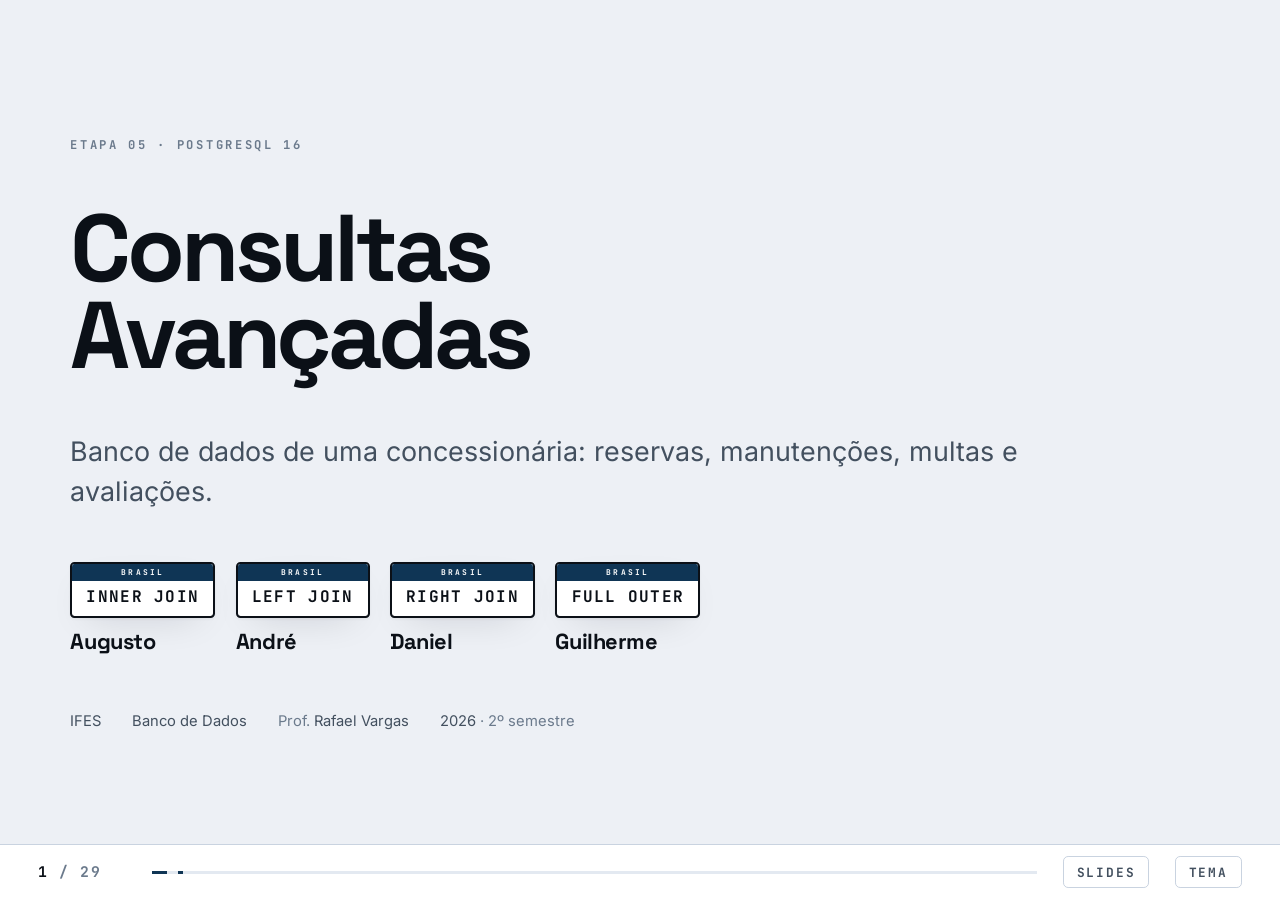
==== index.html @ 4d61ee40 "Entrega 2: os quatro blocos dos integrantes, e textos reescritos Deck passa de 9 para 29 slides. Cad" ====
<!doctype html>
<html lang="pt-BR">
<head>
<meta charset="utf-8">
<meta name="viewport" content="width=device-width, initial-scale=1">
<title>Consultas Avançadas · Concessionária</title>
<meta name="description" content="Etapa 05 — Consultas Avançadas sobre o banco de dados de uma concessionária. IFES · Banco de Dados · Prof. Rafael Vargas.">
<link rel="icon" href="data:image/svg+xml,<svg xmlns='http://www.w3.org/2000/svg' viewBox='0 0 100 100'><text y='.9em' font-size='90'>🚗</text></svg>">
<link rel="stylesheet" href="assets/fontes.css">
<link rel="stylesheet" href="styles/deck.css">
</head>
<body>

<div class="stage">

<!-- ═══════════════ 01 · CAPA ═══════════════ -->
<section class="slide center on" id="capa" data-titulo="Capa" style="gap:4rem">
  <span class="eyebrow">Etapa 05 · PostgreSQL 16</span>
  <h1>Consultas<br>Avançadas</h1>
  <p class="lede wide" style="font-size:2.1rem">
    Banco de dados de uma concessionária: reservas, manutenções, multas e avaliações.</p>

  <div class="crew">
    <div class="mem"><div class="plate"><b>BRASIL</b><span>INNER JOIN</span></div><div class="who">Augusto</div></div>
    <div class="mem"><div class="plate"><b>BRASIL</b><span>LEFT JOIN</span></div><div class="who">André</div></div>
    <div class="mem"><div class="plate"><b>BRASIL</b><span>RIGHT JOIN</span></div><div class="who">Daniel</div></div>
    <div class="mem"><div class="plate"><b>BRASIL</b><span>FULL OUTER</span></div><div class="who">Guilherme</div></div>
  </div>

  <div class="credits">
    <span><b>IFES</b></span><span><b>Banco de Dados</b></span>
    <span>Prof. <b>Rafael Vargas</b></span><span><b>2026</b> · 2º semestre</span>
  </div>
</section>

<!-- ═══════════════ 02 · O ESTABELECIMENTO ═══════════════ -->
<section class="slide center" id="contexto" data-titulo="O estabelecimento" style="gap:3rem">
  <span class="eyebrow">Contextualização</span>
  <h2>O estabelecimento</h2>
  <p class="lede wide" style="font-size:1.9rem">
    A concessionária registra quatro eventos no banco: a <b>reserva</b> do veículo,
    a <b>manutenção</b> da frota, as <b>multas</b> cometidas durante o período de posse
    e a <b>avaliação</b> deixada pelo cliente.</p>

  <div class="chips">
    <div class="chip" style="--ac:var(--full)"><span class="k">Reserva</span><span class="v">20</span><span class="n">registros</span></div>
    <div class="chip" style="--ac:var(--left)"><span class="k">Manutenção</span><span class="v">13</span><span class="n">registros</span></div>
    <div class="chip" style="--ac:var(--inner)"><span class="k">Multa</span><span class="v">10</span><span class="n">registros</span></div>
    <div class="chip" style="--ac:var(--right)"><span class="k">Avaliação</span><span class="v">12</span><span class="n">registros</span></div>
  </div>
</section>

<!-- ═══════════════ 03 · AS ETAPAS ═══════════════ -->
<section class="slide center" id="trilha" data-titulo="As etapas do trabalho" style="gap:3rem">
  <span class="eyebrow">Onde estamos</span>
  <h2>As etapas do trabalho</h2>
  <div class="track">
    <div class="step done"><span class="sn">ETAPA 02</span><span class="st">Modelo Conceitual</span>
      <span class="sd">Entidades, relacionamentos e cardinalidades no ER.</span></div>
    <div class="step done"><span class="sn">ETAPA 03</span><span class="st">Modelo Lógico</span>
      <span class="sd">Tabelas, chaves primárias e estrangeiras.</span></div>
    <div class="step done"><span class="sn">ETAPA 04</span><span class="st">Implementação SQL</span>
      <span class="sd">DDL e DML no PostgreSQL.</span></div>
    <div class="step now"><span class="sn">ETAPA 05</span><span class="st">Consultas Avançadas</span>
      <span class="sd">Quatro consultas analíticas, uma por integrante.</span></div>
  </div>
</section>

<!-- ═══════════════ 04 · MODELO LÓGICO ═══════════════ -->
<section class="slide" id="modelo" data-titulo="Modelo lógico">
  <div class="top">
    <div><span class="eyebrow">Modelo Lógico · Etapa 03</span><h2>Modelo lógico</h2></div>
    <div class="plate"><b>CLIQUE</b><span>NAS TABELAS</span></div>
  </div>
  <div class="cols c-diag">
    <div class="diagram" id="diagrama-estrutura"></div>
    <div class="fields" id="campos-tabela"></div>
  </div>
</section>

<!-- ═══════════════ 05 · DIVISÃO DO GRUPO ═══════════════ -->
<section class="slide" id="donos" data-titulo="Divisão do grupo">
  <div class="top"><div><span class="eyebrow">Responsabilidades</span><h2>Divisão do grupo</h2></div></div>
  <div class="diagram" id="diagrama-donos" style="flex:1"></div>
  <div class="crew" style="gap:2.4rem">
    <div class="mem"><span class="eyebrow" style="color:var(--inner)">Multa · INNER JOIN · COUNT</span><span class="who">Augusto</span></div>
    <div class="mem"><span class="eyebrow" style="color:var(--left)">Manutenção · LEFT JOIN · SUM</span><span class="who">André</span></div>
    <div class="mem"><span class="eyebrow" style="color:var(--right)">Avaliação · RIGHT JOIN · AVG</span><span class="who">Daniel</span></div>
    <div class="mem"><span class="eyebrow" style="color:var(--full)">Reserva · FULL OUTER · MAX e MIN</span><span class="who">Guilherme</span></div>
  </div>
</section>

<!-- ═══════════════ 06 · POR QUE USAR JOIN ═══════════════ -->
<section class="slide" id="por-que-join" data-titulo="Por que usar JOIN">
  <div class="top"><div><span class="eyebrow">Fundamentação</span><h2>Por que usar JOIN</h2></div></div>
  <div class="cols c-2">
    <div class="tbox">
      <div class="cap"><span>Multa</span><span>tem o valor</span></div>
      <div class="tscroll"><table>
        <thead><tr><th>id</th><th>valor</th><th>fk_Reserva_id</th></tr></thead>
        <tbody>
          <tr><td class="num">1</td><td class="num">293</td><td class="num">2</td></tr>
          <tr><td class="num">2</td><td class="num">195</td><td class="num">4</td></tr>
          <tr><td class="num">3</td><td class="num">880</td><td class="num">12</td></tr>
        </tbody></table></div>
    </div>
    <div class="tbox">
      <div class="cap"><span>Cliente</span><span>tem o nome</span></div>
      <div class="tscroll"><table>
        <thead><tr><th>cpf</th><th>nome</th></tr></thead>
        <tbody>
          <tr><td class="num">22233344455</td><td>Carlos Eduardo Lima</td></tr>
          <tr><td class="num">66677788899</td><td>Gabriel Fonseca</td></tr>
          <tr><td class="num">11122233344</td><td>Ana Beatriz Moraes</td></tr>
        </tbody></table></div>
    </div>
  </div>
  <p class="lede wide" style="font-size:1.8rem">
    A tabela <b>Multa</b> guarda o valor, mas não o nome. A tabela <b>Cliente</b> guarda o
    nome, mas não as multas. Para responder quem são os clientes reincidentes é preciso
    ler as duas ao mesmo tempo — é o que o JOIN faz.</p>
</section>

<!-- ═══════════════ 07 · OS QUATRO TIPOS ═══════════════ -->
<section class="slide" id="juncoes" data-titulo="Os quatro tipos de junção">
  <div class="top">
    <div><span class="eyebrow">Fundamentação</span><h2>Os quatro tipos de junção</h2></div>
    <div class="plate"><b>AO VIVO</b><span id="juncao-placa">LEFT JOIN</span></div>
  </div>
  <div class="picker" id="picker-juncao">
    <button class="pick p-inner" data-j="inner" aria-pressed="false">INNER</button>
    <button class="pick p-left"  data-j="left"  aria-pressed="true">LEFT</button>
    <button class="pick p-right" data-j="right" aria-pressed="false">RIGHT</button>
    <button class="pick p-full"  data-j="full"  aria-pressed="false">FULL OUTER</button>
  </div>
  <div class="cols c-res">
    <div class="tbox">
      <div class="cap"><span>Veiculo ⋈ Reserva</span><span id="juncao-cap">4 linhas</span></div>
      <div class="tscroll"><table id="t-juncao"></table></div>
    </div>
    <div style="display:flex; flex-direction:column; gap:1.6rem; min-width:0">
      <div class="big" id="juncao-n" style="font-size:9rem">4</div>
      <p class="lede" id="juncao-txt" style="font-size:1.7rem"></p>
    </div>
  </div>
</section>

<!-- ═══════════════ 08 · GROUP BY ═══════════════ -->
<section class="slide" id="group-by" data-titulo="GROUP BY">
  <div class="top"><div><span class="eyebrow">Fundamentação</span><h2>GROUP BY</h2></div></div>
  <div class="cols c-2">
    <div class="tbox"><div class="cap"><span>Antes</span><span>6 linhas</span></div>
      <div class="tscroll"><table id="t-multas-cru"></table></div></div>
    <div class="tbox"><div class="cap"><span>Depois · GROUP BY cliente</span><span>3 grupos</span></div>
      <div class="tscroll"><table id="t-multas-agrupado"></table></div></div>
  </div>
  <p class="lede wide" style="font-size:1.8rem">
    As três multas de Carlos viraram uma linha. O <code>GROUP BY</code> reduz várias linhas
    a um grupo, e as funções de agregação calculam um valor para cada grupo.</p>
</section>

<!-- ═══════════════ 09 · WHERE E HAVING ═══════════════ -->
<section class="slide center" id="having" data-titulo="WHERE e HAVING" style="gap:3rem">
  <span class="eyebrow">Fundamentação</span>
  <h2>WHERE e HAVING</h2>
  <div class="track">
    <div class="step now" style="--brand:var(--ink-3); opacity:1">
      <span class="sn">1 · FROM + JOIN</span><span class="st">As linhas</span>
      <span class="sd">As tabelas se encontram. Ainda é tudo linha solta.</span></div>
    <div class="step now" style="--brand:var(--inner); opacity:1">
      <span class="sn">2 · WHERE</span><span class="st">Filtra linhas</span>
      <span class="sd">Age antes do agrupamento. Aqui COUNT e SUM ainda não existem.</span></div>
    <div class="step now" style="--brand:var(--ink-3); opacity:1">
      <span class="sn">3 · GROUP BY</span><span class="st">Forma os grupos</span>
      <span class="sd">As funções de agregação são calculadas.</span></div>
    <div class="step now" style="--brand:var(--full); opacity:1">
      <span class="sn">4 · HAVING</span><span class="st">Filtra grupos</span>
      <span class="sd">Age depois. É onde cabe <code>COUNT(*) >= 2</code>.</span></div>
  </div>
  <p class="lede wide" style="font-size:1.8rem">
    <code>WHERE COUNT(*) >= 2</code> dá erro porque, na hora em que o WHERE roda,
    o COUNT ainda não foi calculado.</p>
</section>

<!-- ╔═══════════════════════════════════════════════════════════════╗
     ║  AUGUSTO · MULTA · INNER JOIN · COUNT      slides 10 a 14      ║
     ╚═══════════════════════════════════════════════════════════════╝ -->

<section class="slide center" id="aug-pergunta" data-titulo="Augusto · Pergunta"
         data-dono="inner" data-quem="Augusto" style="--ac:var(--inner); gap:3.4rem">
  <div class="top">
    <div><span class="eyebrow" style="color:var(--inner)">Augusto · Evento Multa</span></div>
    <div class="plate"><b>BRASIL</b><span>INNER JOIN</span></div>
  </div>
  <span class="eyebrow">Pergunta de negócio</span>
  <p class="ask">Quais clientes acumulam <em>duas ou mais multas</em>?</p>
  <span class="eyebrow">Função de agregação · COUNT</span>
</section>

<section class="slide" id="aug-dados" data-titulo="Augusto · Dados originais"
         data-dono="inner" data-quem="Augusto" style="--ac:var(--inner)">
  <div class="top">
    <div><span class="eyebrow" style="color:var(--inner)">Augusto · Dados originais</span>
      <h2>Três tabelas</h2></div>
    <div class="plate"><b>BRASIL</b><span>INNER JOIN</span></div>
  </div>
  <div class="cols c-3">
    <div class="tbox"><div class="cap"><span>Multa</span><span>10 linhas</span></div>
      <div class="tscroll"><table id="t-aug-multa"></table></div></div>
    <div class="tbox"><div class="cap"><span>Reserva</span><span>20 linhas</span></div>
      <div class="tscroll"><table id="t-aug-reserva"></table></div></div>
    <div class="tbox"><div class="cap"><span>Cliente</span><span>12 linhas</span></div>
      <div class="tscroll"><table id="t-aug-cliente"></table></div></div>
  </div>
  <p class="lede wide" style="font-size:1.7rem">
    A multa não guarda o CPF. <b>Reserva é a ponte</b>: liga cada multa ao cliente que
    estava com o carro.</p>
</section>

<section class="slide" id="aug-sql" data-titulo="Augusto · A consulta" data-steps="6"
         data-dono="inner" data-quem="Augusto" style="--ac:var(--inner); --ac-t:var(--inner-t)">
  <div class="top">
    <div><span class="eyebrow" style="color:var(--inner)">Augusto · A consulta</span></div>
    <div class="plate"><b>BRASIL</b><span>INNER JOIN</span></div>
  </div>
  <div class="cols c-sql">
    <div class="sql">
<div class="cl" data-s="1"><span class="kw">SELECT</span> c.nome, c.contato,
       <span class="kw">COUNT</span>(m.id)          <span class="kw">AS</span> total_multas,
       <span class="kw">COUNT</span>(<span class="kw">DISTINCT</span> r.id) <span class="kw">AS</span> reservas</div><div class="cl" data-s="2"><span class="kw">FROM</span> Multa m</div><div class="cl" data-s="3"><span class="kw">INNER JOIN</span> Reserva r <span class="kw">ON</span> m.fk_Reserva_id  = r.id
<span class="kw">INNER JOIN</span> Cliente c <span class="kw">ON</span> r.fk_Cliente_cpf = c.cpf</div><div class="cl" data-s="4"><span class="kw">GROUP BY</span> c.cpf, c.nome, c.contato</div><div class="cl" data-s="5"><span class="kw">HAVING</span> <span class="kw">COUNT</span>(m.id) &gt;= <span class="st">2</span></div><div class="cl" data-s="6"><span class="kw">ORDER BY</span> total_multas <span class="kw">DESC</span>;</div>
    </div>
    <div class="note">
      <div data-nota="0"><span class="nt">Passo a passo</span>Aperte <b>→</b> para acender uma cláusula por vez.</div>
      <div data-nota="1"><span class="nt">SELECT</span><code>COUNT(m.id)</code> conta as multas. <code>COUNT(DISTINCT r.id)</code> conta em quantas reservas diferentes elas aconteceram.</div>
      <div data-nota="2"><span class="nt">FROM Multa</span>A consulta parte da multa, não do cliente. O relatório é sobre quem tem multa.</div>
      <div data-nota="3"><span class="nt">INNER JOIN</span>Duas junções encadeadas. Cliente sem multa não aparece nem zerado — é a interseção das três tabelas.</div>
      <div data-nota="4"><span class="nt">GROUP BY</span>Um grupo por cliente. As três multas de Carlos passam a ser uma linha.</div>
      <div data-nota="5"><span class="nt">HAVING</span>Filtra os grupos já calculados. Quem tem uma multa só sai do relatório.</div>
      <div data-nota="6"><span class="nt">ORDER BY</span>Do maior número de multas para o menor.</div>
    </div>
  </div>
</section>

<section class="slide" id="aug-resultado" data-titulo="Augusto · Resultado"
         data-dono="inner" data-quem="Augusto" style="--ac:var(--inner)">
  <div class="top">
    <div><span class="eyebrow" style="color:var(--inner)">Augusto · Resultado</span>
      <h2>Resultado da execução</h2></div>
    <div class="plate"><b>BRASIL</b><span>INNER JOIN</span></div>
  </div>
  <div class="cols c-res">
    <div class="tbox"><div class="cap"><span>Reincidentes</span><span id="aug-cap">3 linhas</span></div>
      <div class="tscroll"><table id="t-aug-res"></table></div></div>
    <div style="display:flex; flex-direction:column; gap:1.4rem; min-width:0">
      <div class="ctrl" style="--ac:var(--inner)">
        <span class="eyebrow">Corte do HAVING</span>
        <span class="big" id="aug-val" style="font-size:3.6rem; --ac:var(--inner)">2 multas</span>
        <input type="range" id="aug-rng" min="1" max="4" step="1" value="2" aria-label="Mínimo de multas">
        <code style="font-size:1.15rem; color:var(--ink-2)">HAVING COUNT(m.id) &gt;= <b id="aug-num" style="color:var(--inner)">2</b></code>
      </div>
      <p class="lede" style="font-size:1.6rem">Arraste e veja o filtro agir sobre os grupos.
        Em <b>1</b>, todo cliente com multa aparece e o relatório perde a utilidade.</p>
    </div>
  </div>
</section>

<section class="slide center" id="aug-leitura" data-titulo="Augusto · Leitura"
         data-dono="inner" data-quem="Augusto" style="--ac:var(--inner); gap:2.4rem">
  <span class="eyebrow" style="color:var(--inner)">Augusto · Leitura do resultado</span>
  <div class="big" style="font-size:13rem; --ac:var(--inner)">7 de 10</div>
  <p class="lede" style="font-size:2.1rem; max-width:34ch">
    multas registradas vêm de <b>três clientes</b>. Os outros sete clientes somam três.</p>
  <p class="eyebrow">Uso: revisar caução e cobertura antes de aprovar nova reserva</p>
</section>

<!-- ╔═══════════════════════════════════════════════════════════════╗
     ║  ANDRÉ · MANUTENÇÃO · LEFT JOIN · SUM      slides 15 a 19      ║
     ╚═══════════════════════════════════════════════════════════════╝ -->

<section class="slide center" id="and-pergunta" data-titulo="André · Pergunta"
         data-dono="left" data-quem="André" style="--ac:var(--left); gap:3.4rem">
  <div class="top">
    <div><span class="eyebrow" style="color:var(--left)">André · Evento Manutenção</span></div>
    <div class="plate"><b>BRASIL</b><span>LEFT JOIN</span></div>
  </div>
  <span class="eyebrow">Pergunta de negócio</span>
  <p class="ask">Quais veículos custaram <em>R$ 2.000 ou mais</em> em manutenção, e quais <em>nunca foram à oficina</em>?</p>
  <span class="eyebrow">Função de agregação · SUM</span>
</section>

<section class="slide" id="and-dados" data-titulo="André · Dados originais"
         data-dono="left" data-quem="André" style="--ac:var(--left)">
  <div class="top">
    <div><span class="eyebrow" style="color:var(--left)">André · Dados originais</span>
      <h2>Duas tabelas</h2></div>
    <div class="plate"><b>BRASIL</b><span>LEFT JOIN</span></div>
  </div>
  <div class="cols c-2">
    <div class="tbox"><div class="cap"><span>Veiculo</span><span>12 linhas</span></div>
      <div class="tscroll"><table id="t-and-veiculo"></table></div></div>
    <div class="tbox"><div class="cap"><span>Manutencao</span><span>13 linhas</span></div>
      <div class="tscroll"><table id="t-and-manut"></table></div></div>
  </div>
  <p class="lede wide" style="font-size:1.7rem">
    <b>Quatro veículos não aparecem nenhuma vez em Manutencao.</b> São eles que decidem
    qual junção usar.</p>
</section>

<section class="slide" id="and-sql" data-titulo="André · A consulta" data-steps="6"
         data-dono="left" data-quem="André" style="--ac:var(--left); --ac-t:var(--left-t)">
  <div class="top">
    <div><span class="eyebrow" style="color:var(--left)">André · A consulta</span></div>
    <div class="plate"><b>BRASIL</b><span>LEFT JOIN</span></div>
  </div>
  <div class="cols c-sql">
    <div class="sql">
<div class="cl" data-s="1"><span class="kw">SELECT</span> v.placa, v.marca, v.modelo,
       <span class="kw">COUNT</span>(m.id)               <span class="kw">AS</span> qtd_manutencoes,
       <span class="kw">COALESCE</span>(<span class="kw">SUM</span>(m.valor), 0) <span class="kw">AS</span> custo_total</div><div class="cl" data-s="2"><span class="kw">FROM</span> Veiculo v</div><div class="cl" data-s="3"><span class="kw">LEFT JOIN</span> Manutencao m <span class="kw">ON</span> v.placa = m.fk_Veiculo_placa</div><div class="cl" data-s="4"><span class="kw">GROUP BY</span> v.placa, v.marca, v.modelo</div><div class="cl" data-s="5"><span class="kw">HAVING</span> <span class="kw">COALESCE</span>(<span class="kw">SUM</span>(m.valor),0) &gt;= <span class="st">2000</span>
    <span class="kw">OR</span> <span class="kw">SUM</span>(m.valor) <span class="kw">IS NULL</span></div><div class="cl" data-s="6"><span class="kw">ORDER BY</span> custo_total <span class="kw">DESC</span>;</div>
    </div>
    <div class="note">
      <div data-nota="0"><span class="nt">Passo a passo</span>Aperte <b>→</b> para acender uma cláusula por vez.</div>
      <div data-nota="1"><span class="nt">SELECT</span><code>COALESCE</code> troca o NULL do <code>SUM</code> por <b>0</b>, para o relatório não mostrar campo vazio.</div>
      <div data-nota="2"><span class="nt">FROM Veiculo</span>Veiculo é a tabela da esquerda. É ela que será preservada inteira.</div>
      <div data-nota="3"><span class="nt">LEFT JOIN</span>Sem manutenção, o veículo continua na lista e o lado direito vira NULL. Com <code>INNER JOIN</code>, quatro veículos sumiriam.</div>
      <div data-nota="4"><span class="nt">GROUP BY</span>Um grupo por veículo. As três manutenções do Corolla viram uma linha.</div>
      <div data-nota="5"><span class="nt">HAVING</span>A primeira condição pega os caros. A segunda mantém os que nunca foram à oficina, que sem ela seriam eliminados.</div>
      <div data-nota="6"><span class="nt">ORDER BY</span>Do maior custo para o menor.</div>
    </div>
  </div>
</section>

<section class="slide" id="and-resultado" data-titulo="André · Resultado"
         data-dono="left" data-quem="André" style="--ac:var(--left)">
  <div class="top">
    <div><span class="eyebrow" style="color:var(--left)">André · Resultado</span>
      <h2>Resultado da execução</h2></div>
    <div class="plate"><b>BRASIL</b><span>LEFT JOIN</span></div>
  </div>
  <div class="cols c-res">
    <div class="tbox"><div class="cap"><span>Custo por veículo</span><span id="and-cap">8 linhas</span></div>
      <div class="tscroll"><table id="t-and-res"></table></div></div>
    <div style="display:flex; flex-direction:column; gap:1.4rem; min-width:0">
      <div class="ctrl" style="--ac:var(--left)">
        <span class="eyebrow">Corte do HAVING</span>
        <span class="big" id="and-val" style="font-size:3.6rem; --ac:var(--left)">R$ 2.000</span>
        <input type="range" id="and-rng" min="0" max="6000" step="250" value="2000" aria-label="Corte do HAVING">
      </div>
      <button class="swap" id="and-inner" aria-pressed="false">trocar por INNER JOIN</button>
      <p class="lede" id="and-warn" style="margin:0; font-size:1.6rem; color:var(--inner)"></p>
    </div>
  </div>
</section>

<section class="slide center" id="and-leitura" data-titulo="André · Leitura"
         data-dono="left" data-quem="André" style="--ac:var(--left); gap:2.4rem">
  <span class="eyebrow" style="color:var(--left)">André · Leitura do resultado</span>
  <div class="big" style="font-size:12rem; --ac:var(--left)">R$ 15.490</div>
  <p class="lede" style="font-size:2.1rem; max-width:38ch">
    saíram em <b>quatro dos doze veículos</b> — 82% de tudo que a frota gastou em oficina.
    Outros quatro nunca entraram.</p>
  <p class="eyebrow">Uso: priorizar a renovação pelos quatro mais caros</p>
</section>

<!-- ╔═══════════════════════════════════════════════════════════════╗
     ║  DANIEL · AVALIAÇÃO · RIGHT JOIN · AVG     slides 20 a 24      ║
     ╚═══════════════════════════════════════════════════════════════╝ -->

<section class="slide center" id="dan-pergunta" data-titulo="Daniel · Pergunta"
         data-dono="right" data-quem="Daniel" style="--ac:var(--right); gap:3.4rem">
  <div class="top">
    <div><span class="eyebrow" style="color:var(--right)">Daniel · Evento Avaliação</span></div>
    <div class="plate"><b>BRASIL</b><span>RIGHT JOIN</span></div>
  </div>
  <span class="eyebrow">Pergunta de negócio</span>
  <p class="ask">Qual a <em>nota média por canal</em>, e quantas reservas <em>não foram avaliadas</em>?</p>
  <span class="eyebrow">Função de agregação · AVG</span>
</section>

<section class="slide" id="dan-dados" data-titulo="Daniel · Dados originais"
         data-dono="right" data-quem="Daniel" style="--ac:var(--right)">
  <div class="top">
    <div><span class="eyebrow" style="color:var(--right)">Daniel · Dados originais</span>
      <h2>Duas tabelas</h2></div>
    <div class="plate"><b>BRASIL</b><span>RIGHT JOIN</span></div>
  </div>
  <div class="cols c-2">
    <div class="tbox"><div class="cap"><span>Avaliacao</span><span>12 linhas</span></div>
      <div class="tscroll"><table id="t-dan-aval"></table></div></div>
    <div class="tbox"><div class="cap"><span>Reserva</span><span>20 linhas</span></div>
      <div class="tscroll"><table id="t-dan-reserva"></table></div></div>
  </div>
  <p class="lede wide" style="font-size:1.7rem">
    São 20 reservas para 12 avaliações. <b>Oito reservas não têm avaliação nenhuma</b> —
    as de id 15, 18 e 20, entre outras.</p>
</section>

<section class="slide" id="dan-sql" data-titulo="Daniel · A consulta" data-steps="6"
         data-dono="right" data-quem="Daniel" style="--ac:var(--right); --ac-t:var(--right-t)">
  <div class="top">
    <div><span class="eyebrow" style="color:var(--right)">Daniel · A consulta</span></div>
    <div class="plate"><b>BRASIL</b><span>RIGHT JOIN</span></div>
  </div>
  <div class="cols c-sql">
    <div class="sql">
<div class="cl" data-s="1"><span class="kw">SELECT</span> <span class="kw">COALESCE</span>(a.plataforma, <span class="st">'(sem avaliacao)'</span>) <span class="kw">AS</span> canal,
       <span class="kw">COUNT</span>(r.id)           <span class="kw">AS</span> reservas,
       <span class="kw">ROUND</span>(<span class="kw">AVG</span>(a.nota), 2) <span class="kw">AS</span> nota_media</div><div class="cl" data-s="2"><span class="kw">FROM</span> Avaliacao a</div><div class="cl" data-s="3"><span class="kw">RIGHT JOIN</span> Reserva r <span class="kw">ON</span> a.fk_Reserva_id = r.id</div><div class="cl" data-s="4"><span class="kw">GROUP BY</span> a.plataforma</div><div class="cl" data-s="5"><span class="kw">HAVING</span> <span class="kw">AVG</span>(a.nota) &lt; <span class="st">8.5</span>
    <span class="kw">OR</span> <span class="kw">AVG</span>(a.nota) <span class="kw">IS NULL</span></div><div class="cl" data-s="6"><span class="kw">ORDER BY</span> nota_media <span class="kw">NULLS LAST</span>;</div>
    </div>
    <div class="note">
      <div data-nota="0"><span class="nt">Passo a passo</span>Aperte <b>→</b> para acender uma cláusula por vez.</div>
      <div data-nota="1"><span class="nt">SELECT</span>Quando não há avaliação, <code>plataforma</code> é NULL. O <code>COALESCE</code> dá nome a esse grupo.</div>
      <div data-nota="2"><span class="nt">FROM Avaliacao</span>A avaliação está à esquerda, mas não é ela que precisa ser preservada.</div>
      <div data-nota="3"><span class="nt">RIGHT JOIN</span>Preserva <b>Reserva</b>, que está à direita. Toda reserva conta, mesmo sem avaliação. É o espelho do LEFT JOIN: bastaria inverter a ordem das tabelas.</div>
      <div data-nota="4"><span class="nt">GROUP BY</span>Um grupo por plataforma. As reservas sem avaliação caem todas no grupo NULL.</div>
      <div data-nota="5"><span class="nt">HAVING</span>Canais abaixo de 8,5. A segunda condição mantém o grupo sem avaliação, cujo AVG é NULL.</div>
      <div data-nota="6"><span class="nt">ORDER BY</span><code>NULLS LAST</code> joga o grupo sem nota para o fim.</div>
    </div>
  </div>
</section>

<section class="slide" id="dan-resultado" data-titulo="Daniel · Resultado"
         data-dono="right" data-quem="Daniel" style="--ac:var(--right)">
  <div class="top">
    <div><span class="eyebrow" style="color:var(--right)">Daniel · Resultado</span>
      <h2>Resultado da execução</h2></div>
    <div class="plate"><b>BRASIL</b><span>RIGHT JOIN</span></div>
  </div>
  <div class="cols c-res">
    <div class="tbox"><div class="cap"><span>Satisfação por canal</span><span id="dan-cap">4 linhas</span></div>
      <div class="tscroll"><table id="t-dan-res"></table></div></div>
    <div style="display:flex; flex-direction:column; gap:1.4rem; min-width:0">
      <div class="ctrl" style="--ac:var(--right)">
        <span class="eyebrow">Corte do HAVING</span>
        <span class="big" id="dan-val" style="font-size:3.6rem; --ac:var(--right)">8,5</span>
        <input type="range" id="dan-rng" min="5" max="10" step="0.5" value="8.5" aria-label="Nota de corte">
      </div>
      <p class="lede" style="font-size:1.6rem">
        O grupo <b>(sem avaliacao)</b> nunca sai, em nenhuma posição do controle:
        o AVG dele é NULL e quem o segura é o <code>OR AVG(a.nota) IS NULL</code>.</p>
    </div>
  </div>
</section>

<section class="slide center" id="dan-leitura" data-titulo="Daniel · Leitura"
         data-dono="right" data-quem="Daniel" style="--ac:var(--right); gap:2.4rem">
  <span class="eyebrow" style="color:var(--right)">Daniel · Leitura do resultado</span>
  <div class="big" style="font-size:13rem; --ac:var(--right)">8 de 20</div>
  <p class="lede" style="font-size:2.1rem; max-width:36ch">
    reservas não geraram avaliação nenhuma. Nenhum ranking de nota mostra esse grupo —
    só o RIGHT JOIN.</p>
  <p class="eyebrow">Uso: pedir avaliação ativamente na devolução do veículo</p>
</section>

<!-- ╔═══════════════════════════════════════════════════════════════╗
     ║  GUILHERME · RESERVA · FULL OUTER · MAX e MIN  slides 25 a 29  ║
     ╚═══════════════════════════════════════════════════════════════╝ -->

<section class="slide center" id="gui-pergunta" data-titulo="Guilherme · Pergunta"
         data-dono="full" data-quem="Guilherme" style="--ac:var(--full); gap:3.4rem">
  <div class="top">
    <div><span class="eyebrow" style="color:var(--full)">Guilherme · Evento Reserva</span></div>
    <div class="plate"><b>BRASIL</b><span>FULL OUTER</span></div>
  </div>
  <span class="eyebrow">Pergunta de negócio</span>
  <p class="ask">Quais veículos estão <em>parados</em>, e quais reservas estão <em>sem veículo alocado</em>?</p>
  <span class="eyebrow">Funções de agregação · MAX e MIN</span>
</section>

<section class="slide" id="gui-dados" data-titulo="Guilherme · Dados originais"
         data-dono="full" data-quem="Guilherme" style="--ac:var(--full)">
  <div class="top">
    <div><span class="eyebrow" style="color:var(--full)">Guilherme · Dados originais</span>
      <h2>Duas tabelas</h2></div>
    <div class="plate"><b>BRASIL</b><span>FULL OUTER</span></div>
  </div>
  <div class="cols c-2">
    <div class="tbox"><div class="cap"><span>Veiculo</span><span>12 linhas</span></div>
      <div class="tscroll"><table id="t-gui-veiculo"></table></div></div>
    <div class="tbox"><div class="cap"><span>Reserva</span><span>20 linhas</span></div>
      <div class="tscroll"><table id="t-gui-reserva"></table></div></div>
  </div>
  <p class="lede wide" style="font-size:1.7rem">
    Os dois lados têm sobra: veículos que ninguém reservou, e reservas com
    <code>fk_Veiculo_placa</code> em NULL, ainda sem carro designado.</p>
</section>

<section class="slide" id="gui-sql" data-titulo="Guilherme · A consulta" data-steps="6"
         data-dono="full" data-quem="Guilherme" style="--ac:var(--full); --ac-t:var(--full-t)">
  <div class="top">
    <div><span class="eyebrow" style="color:var(--full)">Guilherme · A consulta</span></div>
    <div class="plate"><b>BRASIL</b><span>FULL OUTER</span></div>
  </div>
  <div class="cols c-sql">
    <div class="sql">
<div class="cl" data-s="1"><span class="kw">SELECT</span> <span class="kw">COALESCE</span>(v.placa, <span class="st">'(sem veiculo alocado)'</span>) <span class="kw">AS</span> veiculo,
       <span class="kw">COUNT</span>(r.id) <span class="kw">AS</span> reservas,
       <span class="kw">MIN</span>(r.inicio) <span class="kw">AS</span> primeira,
       <span class="kw">MAX</span>(r.fim)    <span class="kw">AS</span> ultima</div><div class="cl" data-s="2"><span class="kw">FROM</span> Veiculo v</div><div class="cl" data-s="3"><span class="kw">FULL OUTER JOIN</span> Reserva r <span class="kw">ON</span> v.placa = r.fk_Veiculo_placa</div><div class="cl" data-s="4"><span class="kw">GROUP BY</span> v.placa, v.modelo</div><div class="cl" data-s="5"><span class="kw">HAVING</span> <span class="kw">MAX</span>(r.fim) <span class="kw">IS NULL</span>              <span class="cm">-- nunca reservado</span>
    <span class="kw">OR</span> v.placa <span class="kw">IS NULL</span>                 <span class="cm">-- reserva sem carro</span>
    <span class="kw">OR</span> <span class="kw">MAX</span>(r.fim) &lt; <span class="st">DATE '2026-01-01'</span>  <span class="cm">-- parado</span></div><div class="cl" data-s="6"><span class="kw">ORDER BY</span> ultima <span class="kw">NULLS FIRST</span>;</div>
    </div>
    <div class="note">
      <div data-nota="0"><span class="nt">Passo a passo</span>Aperte <b>→</b> para acender uma cláusula por vez.</div>
      <div data-nota="1"><span class="nt">SELECT</span><code>MIN(inicio)</code> e <code>MAX(fim)</code> dão o primeiro e o último dia em que o carro rodou.</div>
      <div data-nota="2"><span class="nt">FROM Veiculo</span>Aqui a ordem das tabelas não importa: o FULL OUTER preserva os dois lados.</div>
      <div data-nota="3"><span class="nt">FULL OUTER JOIN</span>Único que traz as duas sobras juntas. O PostgreSQL suporta direto; no MySQL seria preciso simular com UNION.</div>
      <div data-nota="4"><span class="nt">GROUP BY</span>Um grupo por veículo. As reservas sem carro caem todas no grupo NULL.</div>
      <div data-nota="5"><span class="nt">HAVING</span>Três condições, um problema cada. <b>Sem a segunda linha</b> o HAVING eliminaria as reservas sem carro — elas têm data recente, não são NULL nem antigas — e o FULL OUTER perderia metade da função.</div>
      <div data-nota="6"><span class="nt">ORDER BY</span><code>NULLS FIRST</code> põe os nunca reservados no topo.</div>
    </div>
  </div>
</section>

<section class="slide" id="gui-resultado" data-titulo="Guilherme · Resultado"
         data-dono="full" data-quem="Guilherme" style="--ac:var(--full)">
  <div class="top">
    <div><span class="eyebrow" style="color:var(--full)">Guilherme · Resultado</span>
      <h2>A mesma consulta com cada junção</h2></div>
    <div class="plate"><b>AO VIVO</b><span id="gui-placa">FULL OUTER</span></div>
  </div>
  <div class="picker" id="gui-picker">
    <button class="pick p-inner" data-j="inner" aria-pressed="false">INNER</button>
    <button class="pick p-left"  data-j="left"  aria-pressed="false">LEFT</button>
    <button class="pick p-right" data-j="right" aria-pressed="false">RIGHT</button>
    <button class="pick p-full"  data-j="full"  aria-pressed="true">FULL OUTER</button>
  </div>
  <div class="cols c-res">
    <div class="tbox"><div class="cap"><span>Resultado</span><span id="gui-cap">5 linhas</span></div>
      <div class="tscroll"><table id="t-gui-res"></table></div></div>
    <div style="display:flex; flex-direction:column; gap:1.4rem; min-width:0">
      <div class="big" id="gui-n" style="font-size:8rem">5</div>
      <p class="lede" id="gui-txt" style="font-size:1.7rem"></p>
    </div>
  </div>
</section>

<section class="slide center" id="gui-leitura" data-titulo="Guilherme · Leitura"
         data-dono="full" data-quem="Guilherme" style="--ac:var(--full); gap:2.4rem">
  <span class="eyebrow" style="color:var(--full)">Guilherme · Leitura do resultado</span>
  <div class="big" style="font-size:12rem; --ac:var(--full)">2 · 2 · 3</div>
  <p class="lede" style="font-size:2.1rem; max-width:40ch">
    <b>dois</b> veículos nunca foram reservados, <b>dois</b> estão parados desde 2025 e
    <b>três</b> reservas seguem sem carro alocado — a primeira começa em 06/07.</p>
  <p class="eyebrow">Uso: alocar os parados nas três reservas pendentes</p>
</section>

</div><!-- /.stage -->

<div class="zone l" id="zona-esq" aria-hidden="true"></div>
<div class="zone r" id="zona-dir" aria-hidden="true"></div>
<div class="grid" id="grade"></div>

<div class="chrome">
  <span class="count"><b id="contador">1</b> / <span id="total">29</span></span>
  <span class="who-now" id="dono-atual"></span>
  <div class="road" id="estrada"></div>
  <button class="btn" id="btn-grade" title="Visão geral (O)">Slides</button>
  <button class="btn" id="btn-tema" title="Claro / escuro (T)">Tema</button>
</div>

<script src="scripts/dados.js"></script>
<script src="scripts/deck.js"></script>
</body>
</html>
---- assets/fontes.css ----
/* GERADO AUTOMATICAMENTE — nao editar. Subconjunto latino de Space Grotesk, Inter e JetBrains Mono embutido em base64 para o deck funcionar sem internet. */
@font-face{font-family:'Inter';font-style:normal;font-weight:400;font-display:swap;src:url([data-uri]) format('woff2')}
@font-face{font-family:'Inter';font-style:normal;font-weight:600;font-display:swap;src:url([data-uri]) format('woff2')}
@font-face{font-family:'JetBrains Mono';font-style:normal;font-weight:400;font-display:swap;src:url([data-uri]) format('woff2')}
@font-face{font-family:'JetBrains Mono';font-style:normal;font-weight:700;font-display:swap;src:url([data-uri]) format('woff2')}
@font-face{font-family:'Space Grotesk';font-style:normal;font-weight:500;font-display:swap;src:url([data-uri]) format('woff2')}
@font-face{font-family:'Space Grotesk';font-style:normal;font-weight:700;font-display:swap;src:url([data-uri]) format('woff2')}
---- styles/deck.css ----
/* ============================================================================
   DECK — CONSULTAS AVANÇADAS · CONCESSIONÁRIA
   IFES · Banco de Dados · Prof. Rafael Vargas

   ESCALA
   1rem = 1 unidade proporcional à tela (1% da largura num 16:9).
   Tudo é escrito em rem, então o texto ocupa sempre a mesma fração da
   tela — no notebook e no projetor. Piso de leitura: 1.2rem (~2% da
   altura da tela), o mínimo legível da última fileira da sala.
   ============================================================================ */

html{ font-size:min(1vw, 1.7778vh); }

/* ---------- PALETA ----------------------------------------------------------
   Neutro de aço com viés azul. As quatro cores das junções vêm da
   sinalização automotiva e carregam significado:
   autuação (vermelho) · oficina (azul) · avaliação (âmbar) · pátio (verde)
   -------------------------------------------------------------------------- */
:root{
  --ground:#EDF0F5; --surface:#FFFFFF; --surface-2:#F4F7FB; --surface-3:#E3E9F1;
  --line:#C9D3E0;   --line-2:#A6B4C6;
  --ink:#0B1017;    --ink-2:#43505F;  --ink-3:#6B7A8C;
  --brand:#0F3555;  --brand-ink:#FFFFFF;
  --inner:#B22D1A;  --left:#0F52B0;   --right:#855800;  --full:#046443;
  --inner-t:#FAE9E6; --left-t:#E6EEFC; --right-t:#FAF0D9; --full-t:#DDF3EA;
  --null:#7C8A9C;   --nullbg:#EBEFF5;
  --shadow:0 .1rem .2rem rgba(11,16,23,.05), 0 1rem 3rem -1.4rem rgba(11,16,23,.2);
  --r:.4rem;
}
@media (prefers-color-scheme: dark){
  :root:not([data-theme="light"]){
    --ground:#0D1117; --surface:#161C24; --surface-2:#1D242E; --surface-3:#252D39;
    --line:#2E3742;   --line-2:#414C5A;
    --ink:#EEF3F9;    --ink-2:#A3B0BF;  --ink-3:#788595;
    --brand:#8CBAE6;  --brand-ink:#0D1117;
    --inner:#FF8A6F;  --left:#7DB4FF;   --right:#EAB84E;  --full:#45D69C;
    --inner-t:#2E1B16; --left-t:#12243D; --right-t:#2C2212; --full-t:#102B20;
    --null:#788595;   --nullbg:#1D242E;
    --shadow:0 .1rem .2rem rgba(0,0,0,.5), 0 1rem 3rem -1.4rem rgba(0,0,0,.8);
  }
}
:root[data-theme="dark"]{
  --ground:#0D1117; --surface:#161C24; --surface-2:#1D242E; --surface-3:#252D39;
  --line:#2E3742;   --line-2:#414C5A;
  --ink:#EEF3F9;    --ink-2:#A3B0BF;  --ink-3:#788595;
  --brand:#8CBAE6;  --brand-ink:#0D1117;
  --inner:#FF8A6F;  --left:#7DB4FF;   --right:#EAB84E;  --full:#45D69C;
  --inner-t:#2E1B16; --left-t:#12243D; --right-t:#2C2212; --full-t:#102B20;
  --null:#788595;   --nullbg:#1D242E;
  --shadow:0 .1rem .2rem rgba(0,0,0,.5), 0 1rem 3rem -1.4rem rgba(0,0,0,.8);
}

/* ---------- BASE ---------------------------------------------------------- */
*{ box-sizing:border-box }
[hidden]{ display:none !important }
body{
  margin:0; background:var(--ground); color:var(--ink);
  font-family:Inter,system-ui,-apple-system,"Segoe UI",sans-serif;
  font-size:1.45rem; line-height:1.5; -webkit-font-smoothing:antialiased;
}
h1,h2{ font-family:"Space Grotesk",Inter,sans-serif; margin:0; font-weight:700;
       letter-spacing:-.03em; text-wrap:balance }
p{ margin:0 }
code,.mono,table{ font-family:"JetBrains Mono",ui-monospace,Menlo,monospace }
:focus-visible{ outline:.25rem solid var(--brand); outline-offset:.2rem; border-radius:.2rem }

/* ---------- PALCO --------------------------------------------------------- */
.stage{ position:relative; height:100dvh; min-height:420px; overflow:hidden }
.slide{
  position:absolute; inset:0; padding:4rem 5.5rem 6.5rem;
  display:flex; flex-direction:column; gap:2.4rem;
  opacity:0; visibility:hidden; transform:translateY(1.2rem);
  transition:opacity .28s ease, transform .28s cubic-bezier(.22,.8,.3,1), visibility .28s;
}
.slide.on{ opacity:1; visibility:visible; transform:none }
.slide.center{ justify-content:center }

/* ---------- TIPOGRAFIA ---------------------------------------------------- */
.eyebrow{
  font-family:"JetBrains Mono",monospace; font-size:.95rem; font-weight:700;
  text-transform:uppercase; letter-spacing:.22em; color:var(--ink-3);
}
h1{ font-size:7.4rem; line-height:.92; letter-spacing:-.045em }
h2{ font-size:3.4rem; line-height:1.05; max-width:20ch }
.lede{ font-size:1.5rem; color:var(--ink-2); max-width:48ch }
.lede b{ color:var(--ink); font-weight:600 }
.lede.wide{ max-width:62ch }
.big{
  font-family:"Space Grotesk",sans-serif; font-weight:700; letter-spacing:-.045em;
  line-height:.85; font-variant-numeric:tabular-nums; color:var(--ac,var(--ink));
}

/* ---------- PLACA (identificador de bloco) -------------------------------- */
.plate{
  display:inline-flex; flex-direction:column; border:.16rem solid var(--ink);
  border-radius:.35rem; overflow:hidden; background:var(--surface); box-shadow:var(--shadow);
}
.plate b{
  background:var(--brand); color:var(--brand-ink); font-family:"JetBrains Mono",monospace;
  font-size:.62rem; font-weight:700; letter-spacing:.28em; text-align:center; padding:.2rem .8rem .15rem;
}
.plate span{
  font-family:"JetBrains Mono",monospace; font-weight:700; color:var(--ink);
  font-size:1.25rem; letter-spacing:.08em; text-align:center; padding:.35rem 1.1rem .5rem;
}

.top{ display:flex; align-items:flex-start; justify-content:space-between; gap:2rem }
.top > div{ display:flex; flex-direction:column; gap:.9rem }

/* ---------- TABELAS (piso de leitura 1.3rem) ------------------------------ */
.tbox{
  border:1px solid var(--line); border-radius:var(--r); background:var(--surface);
  overflow:hidden; box-shadow:var(--shadow); display:flex; flex-direction:column; min-height:0;
}
.cap{
  display:flex; align-items:center; justify-content:space-between; gap:1rem;
  padding:.7rem 1.2rem; background:var(--surface-3); border-bottom:1px solid var(--line);
  font-family:"JetBrains Mono",monospace; font-size:.95rem; font-weight:700;
  text-transform:uppercase; letter-spacing:.16em; color:var(--ink-2);
}
.tscroll{ overflow:auto; min-height:0 }
table{ border-collapse:collapse; width:100%; font-size:1.3rem; font-variant-numeric:tabular-nums }
th{
  text-align:left; padding:.55rem 1.2rem; background:var(--surface-2); color:var(--ink-3);
  font-weight:700; font-size:.95rem; text-transform:uppercase; letter-spacing:.1em;
  border-bottom:1px solid var(--line); white-space:nowrap;
}
td{ padding:.62rem 1.2rem; border-bottom:1px solid var(--line); white-space:nowrap }
tr:last-child td{ border-bottom:0 }
td.num{ text-align:right }
.nul{
  display:inline-block; padding:0 .5rem; border-radius:.2rem; background:var(--nullbg);
  color:var(--null); border:1px dashed var(--line-2); font-size:1.05rem; letter-spacing:.05em;
}
tbody tr.fresh{ animation:pop .3s cubic-bezier(.22,.9,.3,1) both }
@keyframes pop{ from{ opacity:0; transform:translateY(-.5rem) } to{ opacity:1; transform:none } }

/* ---------- GRADES -------------------------------------------------------- */
.cols{ display:grid; gap:2.2rem; flex:1; min-height:0 }
.cols > *{ min-height:0 }
.c-2{ grid-template-columns:1fr 1fr }
.c-sql{ grid-template-columns:minmax(0,1.35fr) minmax(0,1fr) }
.c-res{ grid-template-columns:minmax(0,1.5fr) minmax(0,1fr) }
.c-diag{ grid-template-columns:minmax(0,1fr) 22rem }
.c-3{ grid-template-columns:repeat(3,minmax(0,1fr)) }

/* ---------- CAPA ---------------------------------------------------------- */
.crew{ display:flex; gap:1.6rem; flex-wrap:wrap }
.mem{ display:flex; flex-direction:column; gap:.7rem }
.mem .who{ font-family:"Space Grotesk",sans-serif; font-weight:700; font-size:1.7rem; letter-spacing:-.02em }
.credits{ display:flex; gap:2.4rem; flex-wrap:wrap; color:var(--ink-3); font-size:1.15rem }
.credits b{ color:var(--ink-2); font-weight:500 }

/* ---------- FICHAS (contextualização) ------------------------------------- */
.chips{ display:flex; gap:1.2rem; flex-wrap:wrap }
.chip{
  display:flex; flex-direction:column; gap:.3rem; padding:1.1rem 1.6rem;
  background:var(--surface); border:1px solid var(--line); border-top:.35rem solid var(--ac);
  border-radius:var(--r); box-shadow:var(--shadow); min-width:14rem;
}
.chip .k{ font-family:"JetBrains Mono",monospace; font-size:.9rem; font-weight:700;
          text-transform:uppercase; letter-spacing:.16em; color:var(--ac) }
.chip .v{ font-family:"Space Grotesk",sans-serif; font-weight:700; font-size:2rem; letter-spacing:-.03em }
.chip .n{ font-size:1.15rem; color:var(--ink-3) }

/* ---------- TRILHA DAS ETAPAS --------------------------------------------- */
.track{ display:grid; grid-template-columns:repeat(4,1fr); gap:1.4rem; align-items:stretch }
.step{
  background:var(--surface); border:1px solid var(--line); border-radius:var(--r);
  padding:1.6rem 1.8rem; display:flex; flex-direction:column; gap:.7rem; box-shadow:var(--shadow);
  opacity:.6;
}
.step .sn{ font-family:"JetBrains Mono",monospace; font-size:1rem; font-weight:700;
           letter-spacing:.18em; color:var(--ink-3) }
.step .st{ font-family:"Space Grotesk",sans-serif; font-weight:700; font-size:1.9rem;
           line-height:1.1; letter-spacing:-.025em }
.step .sd{ font-size:1.2rem; color:var(--ink-3) }
.step.now{
  opacity:1; border-color:var(--brand); border-top:.4rem solid var(--brand);
  background:var(--surface);
}
.step.now .sn{ color:var(--brand) }
.step.done .sn::after{ content:" ✓"; color:var(--full) }

/* ---------- DIAGRAMA DO MODELO LÓGICO ------------------------------------- */
.diagram{ position:relative; width:100%; aspect-ratio:1000/560; min-height:0 }
.diagram svg{ position:absolute; inset:0; width:100%; height:100% }
.wire{ fill:none; stroke:var(--line-2); stroke-width:2 }
.card{
  position:absolute; white-space:nowrap; pointer-events:none;
  font-family:"JetBrains Mono",monospace; font-size:1.05rem; font-weight:700;
  color:var(--ink-3); letter-spacing:.04em; line-height:1;
}
.ent{
  position:absolute; display:flex; flex-direction:column; justify-content:center; gap:.25rem;
  background:var(--surface); border:.18rem solid var(--line-2); border-radius:var(--r);
  box-shadow:var(--shadow); cursor:pointer; padding:.6rem 1rem; text-align:left;
  font:inherit; color:inherit; transition:border-color .18s, transform .18s, background .18s;
}
.ent:hover{ transform:translateY(-.25rem) }
.ent .en{ font-family:"Space Grotesk",sans-serif; font-weight:700; font-size:1.75rem; letter-spacing:-.02em }
.ent .ea{ font-family:"JetBrains Mono",monospace; font-size:.95rem; color:var(--ink-3); letter-spacing:.06em }
.ent[aria-pressed="true"]{ border-color:var(--brand); background:var(--surface-2) }
.ent.owned{ border-color:var(--oc) }
.ent.owned .ea{ color:var(--oc) }
.ent.dim{ opacity:.34 }

.fields{
  align-self:start; max-height:100%;
  background:var(--surface); border:1px solid var(--line); border-radius:var(--r);
  box-shadow:var(--shadow); padding:1.4rem 1.6rem; display:flex; flex-direction:column; gap:.8rem;
  min-height:0; overflow:auto;
}
.fields h3{ font-family:"Space Grotesk",sans-serif; margin:0; font-size:1.9rem; letter-spacing:-.02em }
.fields ul{ margin:0; padding:0; list-style:none; display:flex; flex-direction:column; gap:.42rem }
.fields li{ font-family:"JetBrains Mono",monospace; font-size:1.15rem; color:var(--ink-2);
            display:flex; align-items:baseline; gap:.6rem }
.fields li .kk{ font-size:.85rem; font-weight:700; letter-spacing:.1em; width:3.4rem; flex:none }
.fields li.pk .kk{ color:var(--right) } .fields li.fk .kk{ color:var(--left) }
.fields li .novo{
  font-family:"JetBrains Mono",monospace; font-size:.8rem; font-weight:700;
  letter-spacing:.12em; text-transform:uppercase; color:var(--full);
  background:var(--full-t); padding:.05rem .45rem; border-radius:.2rem;
}
.fields .hint{ font-family:Inter,sans-serif; font-size:1.15rem; color:var(--ink-3) }

/* ---------- BOTÕES DE JUNÇÃO ---------------------------------------------- */
.picker{ display:flex; gap:1rem; flex-wrap:wrap }
.pick{
  font-family:"JetBrains Mono",monospace; font-size:1.3rem; font-weight:700; letter-spacing:.05em;
  padding:.9rem 1.8rem; border-radius:var(--r); cursor:pointer; background:var(--surface);
  color:var(--ink-2); border:2px solid var(--line);
  transition:background .15s, color .15s, border-color .15s;
}
.pick:hover{ border-color:var(--pc); color:var(--ink) }
.pick[aria-pressed="true"]{ background:var(--pc); border-color:var(--pc); color:var(--surface) }
.p-inner{ --pc:var(--inner) } .p-left{ --pc:var(--left) }
.p-right{ --pc:var(--right) } .p-full{ --pc:var(--full) }

/* ---------- PERGUNTA DE NEGÓCIO ------------------------------------------- */
.ask{
  font-family:"Space Grotesk",sans-serif; font-weight:500; letter-spacing:-.03em;
  font-size:4.1rem; line-height:1.12; max-width:19ch;
}
.ask em{ font-style:normal; color:var(--ac) }

/* ---------- SQL ----------------------------------------------------------- */
.sql{
  background:var(--surface); border:1px solid var(--line); border-radius:var(--r);
  padding:1.4rem 0; font-size:1.42rem; line-height:1.65; box-shadow:var(--shadow);
  overflow:auto; min-height:0;
}
.cl{
  padding:.15rem 1.6rem; border-left:.35rem solid transparent; white-space:pre;
  transition:background .2s, border-color .2s, opacity .2s; opacity:.32;
}
.cl.on{ background:var(--ac-t); border-left-color:var(--ac); opacity:1 }
.cl.seen{ opacity:.72 }
.kw{ color:var(--ac); font-weight:700 }
.cm{ color:var(--ink-3) }
.st{ color:var(--full); font-weight:700 }

.note{
  background:var(--surface); border:1px solid var(--line); border-top:.4rem solid var(--ac);
  border-radius:var(--r); padding:1.5rem 1.8rem; font-size:1.5rem; box-shadow:var(--shadow);
  overflow:auto;
}
.note .nt{
  font-family:"JetBrains Mono",monospace; font-size:.95rem; font-weight:700;
  letter-spacing:.18em; text-transform:uppercase; color:var(--ac); display:block; margin-bottom:.6rem;
}

/* ---------- CONTROLES ----------------------------------------------------- */
.ctrl{
  background:var(--surface); border:1px solid var(--line); border-radius:var(--r);
  padding:1.4rem 1.8rem; box-shadow:var(--shadow); display:flex; flex-direction:column; gap:.8rem;
}
input[type=range]{ width:100%; accent-color:var(--ac,var(--brand)); height:2.4rem; cursor:pointer }
.swap{
  font-family:"JetBrains Mono",monospace; font-size:1.25rem; font-weight:700;
  padding:.9rem 1.6rem; border-radius:var(--r); cursor:pointer; background:var(--surface);
  border:2px solid var(--line); color:var(--ink-2); text-align:left;
}
.swap[aria-pressed="true"]{ background:var(--inner); border-color:var(--inner); color:var(--surface) }

/* ---------- CROMO --------------------------------------------------------- */
.chrome{
  position:fixed; left:0; right:0; bottom:0; height:4.4rem; padding:0 3rem;
  display:flex; align-items:center; gap:2rem; background:var(--surface);
  border-top:1px solid var(--line); z-index:30;
}
.road{ flex:1; height:.28rem; background:var(--surface-3); position:relative; overflow:hidden }
.road::after{
  content:""; position:absolute; inset:0; width:var(--p,0%);
  background:repeating-linear-gradient(90deg,var(--brand) 0 1.2rem,transparent 1.2rem 2rem);
  transition:width .28s cubic-bezier(.22,.8,.3,1);
}
.count{ font-family:"JetBrains Mono",monospace; font-size:1.15rem; font-weight:700;
        letter-spacing:.1em; color:var(--ink-3); font-variant-numeric:tabular-nums }
.count b{ color:var(--ink) }
.who-now{ font-family:"JetBrains Mono",monospace; font-size:1.05rem; font-weight:700;
          letter-spacing:.14em; text-transform:uppercase; color:var(--ac,var(--ink-3)) }
.btn{
  background:transparent; border:1px solid var(--line); border-radius:var(--r); color:var(--ink-2);
  font-family:"JetBrains Mono",monospace; font-size:1rem; font-weight:700; letter-spacing:.14em;
  padding:.5rem 1rem; cursor:pointer; text-transform:uppercase;
}
.btn:hover{ border-color:var(--line-2); color:var(--ink) }
.zone{ position:fixed; top:0; bottom:4.4rem; width:9%; z-index:10; cursor:pointer }
.zone.l{ left:0 } .zone.r{ right:0 }

/* ---------- VISÃO GERAL (tecla O) ----------------------------------------- */
.grid{
  position:fixed; inset:0; z-index:40; background:var(--ground); padding:3rem;
  display:none; grid-template-columns:repeat(auto-fill,minmax(16rem,1fr));
  gap:1.4rem; align-content:start; overflow:auto;
}
.grid.on{ display:grid }
.gcard{
  background:var(--surface); border:1px solid var(--line); border-left:.35rem solid var(--ac,var(--line-2));
  border-radius:var(--r); padding:1.1rem 1.3rem; cursor:pointer; text-align:left;
  font:inherit; color:inherit; display:flex; flex-direction:column; gap:.35rem;
}
.gcard:hover{ border-color:var(--brand) }
.gcard .gn{ font-family:"JetBrains Mono",monospace; font-size:.95rem; font-weight:700;
            letter-spacing:.14em; color:var(--ink-3) }
.gcard .gt{ font-family:"Space Grotesk",sans-serif; font-weight:700; font-size:1.4rem;
            line-height:1.15; letter-spacing:-.02em }
.gcard.cur{ border-color:var(--brand); background:var(--surface-2) }

/* ---------- TELAS ESTREITAS ----------------------------------------------- */
@media (max-width:820px){
  html{ font-size:min(2.4vw,1.4vh) }
  .cols{ grid-template-columns:1fr !important }
  .zone{ display:none }
  .track{ grid-template-columns:1fr 1fr }
}
@media (prefers-reduced-motion:reduce){
  *,*::after{ animation-duration:.01ms !important; transition-duration:.01ms !important }
}
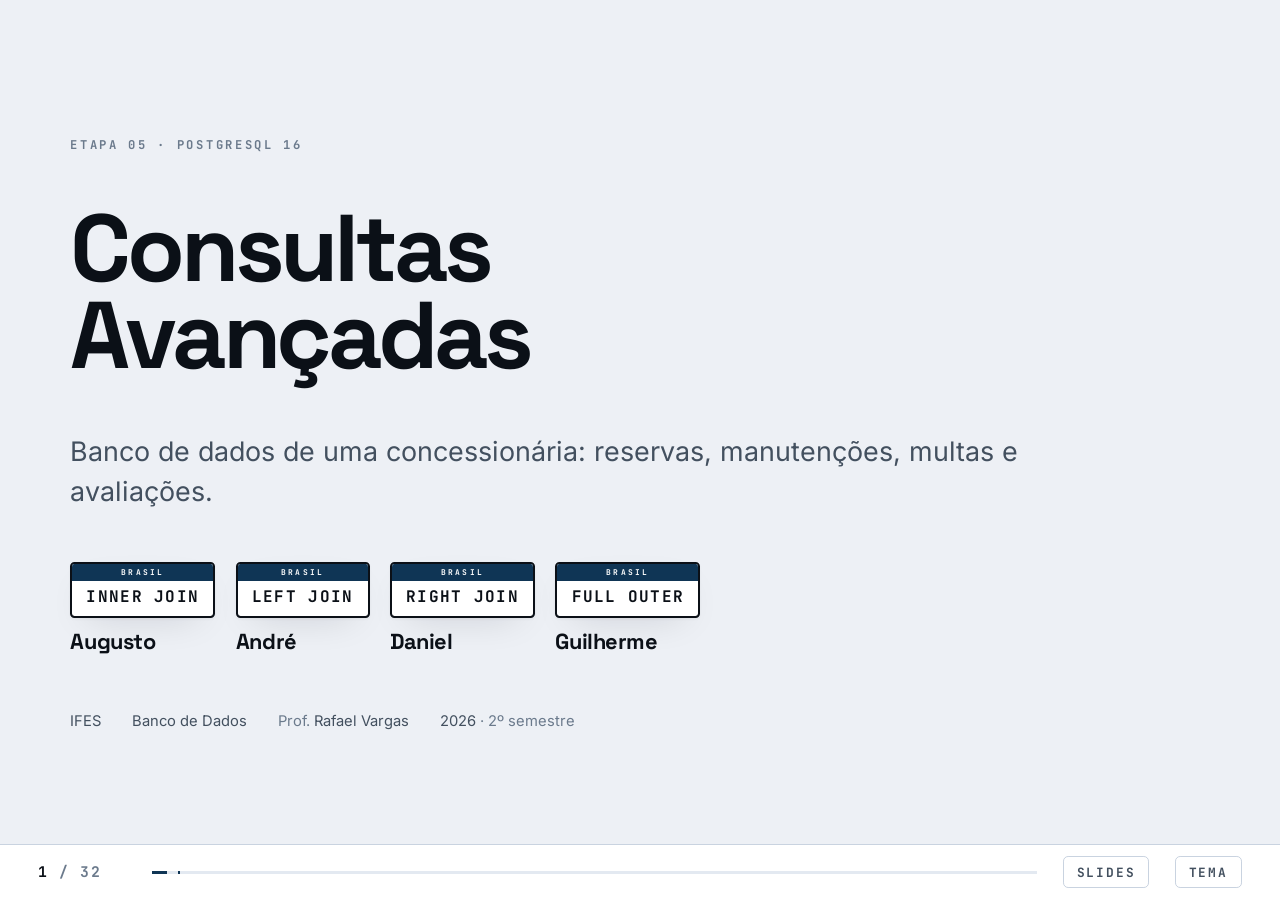
==== commit b2066ba8: "Entrega 3: fechamento, script consolidado e correcao do endereco Slides 30 a 32: - Cobertura da entr" ====
--- a/index.html
+++ b/index.html
@@ -548,6 +548,96 @@
   <p class="eyebrow">Uso: alocar os parados nas três reservas pendentes</p>
 </section>
 
+<!-- ╔═══════════════════════════════════════════════════════════════╗
+     ║  FECHAMENTO                                slides 30 a 32      ║
+     ╚═══════════════════════════════════════════════════════════════╝ -->
+
+<section class="slide" id="cobertura" data-titulo="Cobertura da entrega">
+  <div class="top"><div><span class="eyebrow">Fechamento</span>
+    <h2>Cobertura da entrega</h2></div></div>
+
+  <div class="tbox">
+    <div class="cap"><span>Quatro junções, uma por integrante</span><span>4 de 4</span></div>
+    <div class="tscroll"><table>
+      <thead><tr><th>integrante</th><th>evento</th><th>junção</th><th>função</th><th>pergunta de negócio</th></tr></thead>
+      <tbody>
+        <tr><td><b>Augusto</b></td><td>Multa</td>
+            <td><span class="tag" style="--tc:var(--inner)">INNER JOIN</span></td>
+            <td class="mono">COUNT</td><td>Clientes com duas ou mais multas</td></tr>
+        <tr><td><b>André</b></td><td>Manutenção</td>
+            <td><span class="tag" style="--tc:var(--left)">LEFT JOIN</span></td>
+            <td class="mono">SUM</td><td>Veículos caros de manter e os que nunca foram à oficina</td></tr>
+        <tr><td><b>Daniel</b></td><td>Avaliação</td>
+            <td><span class="tag" style="--tc:var(--right)">RIGHT JOIN</span></td>
+            <td class="mono">AVG</td><td>Nota por canal e reservas sem avaliação</td></tr>
+        <tr><td><b>Guilherme</b></td><td>Reserva</td>
+            <td><span class="tag" style="--tc:var(--full)">FULL OUTER</span></td>
+            <td class="mono">MAX · MIN</td><td>Veículos parados e reservas sem carro</td></tr>
+      </tbody></table></div>
+  </div>
+
+  <div class="chips">
+    <div class="chip ok" style="--ac:var(--full)"><span class="k">Funções</span>
+      <span class="v" style="font-size:1.6rem">COUNT · SUM · AVG · MAX · MIN</span>
+      <span class="n">5 de 5</span></div>
+    <div class="chip ok" style="--ac:var(--full)"><span class="k">Em todas</span>
+      <span class="v" style="font-size:1.6rem">GROUP BY · HAVING</span>
+      <span class="n">4 de 4 consultas</span></div>
+  </div>
+</section>
+
+<section class="slide" id="aprendizados" data-titulo="O que aprendemos">
+  <div class="top"><div><span class="eyebrow">Fechamento</span>
+    <h2>O que aprendemos</h2></div></div>
+
+  <div class="track" style="grid-template-columns:repeat(3,1fr)">
+    <div class="step now" style="--brand:var(--full); opacity:1">
+      <span class="sn">01 · MODELAGEM</span>
+      <span class="st">A FK que faltava</span>
+      <span class="sd">A relação Veículo–Reserva estava no modelo conceitual, mas não tinha
+        sido implementada no DDL. O erro só apareceu quando tentamos responder
+        qual carro foi reservado.</span></div>
+    <div class="step now" style="--brand:var(--left); opacity:1">
+      <span class="sn">02 · JUNÇÕES</span>
+      <span class="st">NULL é o que separa LEFT de FULL</span>
+      <span class="sd">Quando a chave estrangeira é obrigatória, LEFT JOIN e FULL OUTER JOIN
+        devolvem o mesmo. O lado direito só sobra se a FK aceitar NULL —
+        por isso a consulta do Guilherme usa Reserva.</span></div>
+    <div class="step now" style="--brand:var(--inner); opacity:1">
+      <span class="sn">03 · HAVING</span>
+      <span class="st">O filtro pode desfazer a junção</span>
+      <span class="sd">Sem a condição <code>v.placa IS NULL</code>, o HAVING descartava
+        as reservas sem carro que o FULL OUTER tinha acabado de trazer.
+        A junção certa com o filtro errado dá resposta errada.</span></div>
+  </div>
+</section>
+
+<section class="slide center" id="fim" data-titulo="Encerramento" style="gap:3rem">
+  <span class="eyebrow">Etapa 05 · Consultas Avançadas</span>
+  <h2>Entregáveis</h2>
+
+  <div class="chips">
+    <div class="chip" style="--ac:var(--brand)"><span class="k">Script</span>
+      <span class="v" style="font-size:1.5rem">etapa05_completo.sql</span>
+      <span class="n">DDL, DML e as 4 consultas</span></div>
+    <div class="chip" style="--ac:var(--brand)"><span class="k">Prints</span>
+      <span class="v" style="font-size:1.5rem">Execução no SGBD</span>
+      <span class="n">PostgreSQL 16</span></div>
+    <div class="chip" style="--ac:var(--brand)"><span class="k">Slides</span>
+      <span class="v" style="font-size:1.5rem">Este site</span>
+      <span class="n">32 slides</span></div>
+  </div>
+
+  <p class="lede wide" style="font-size:1.7rem">
+    <a class="baixar" href="sql/etapa05_completo.sql" target="_blank" rel="noopener">Abrir o script SQL</a>
+  </p>
+
+  <div class="credits">
+    <span><b>IFES</b> · Banco de Dados · Prof. Rafael Vargas</span>
+    <span>Augusto · André · Daniel · Guilherme</span>
+  </div>
+</section>
+
 </div><!-- /.stage -->
 
 <div class="zone l" id="zona-esq" aria-hidden="true"></div>
@@ -555,7 +645,7 @@
 <div class="grid" id="grade"></div>
 
 <div class="chrome">
-  <span class="count"><b id="contador">1</b> / <span id="total">29</span></span>
+  <span class="count"><b id="contador">1</b> / <span id="total">32</span></span>
   <span class="who-now" id="dono-atual"></span>
   <div class="road" id="estrada"></div>
   <button class="btn" id="btn-grade" title="Visão geral (O)">Slides</button>
--- a/styles/deck.css
+++ b/styles/deck.css
@@ -283,6 +283,19 @@
 }
 .swap[aria-pressed="true"]{ background:var(--inner); border-color:var(--inner); color:var(--surface) }
 
+.tag{
+  font-family:"JetBrains Mono",monospace; font-size:1.05rem; font-weight:700;
+  letter-spacing:.05em; color:var(--tc); background:var(--surface-2);
+  border:1px solid var(--tc); border-radius:.25rem; padding:.1rem .6rem;
+}
+.chip.ok .k::after{ content:" ✓"; color:var(--full) }
+.baixar{
+  font-family:"JetBrains Mono",monospace; font-size:1.35rem; font-weight:700;
+  color:var(--brand); text-decoration:none; border:2px solid var(--brand);
+  border-radius:var(--r); padding:.8rem 1.6rem; display:inline-block;
+}
+.baixar:hover{ background:var(--brand); color:var(--brand-ink) }
+
 /* ---------- CROMO --------------------------------------------------------- */
 .chrome{
   position:fixed; left:0; right:0; bottom:0; height:4.4rem; padding:0 3rem;
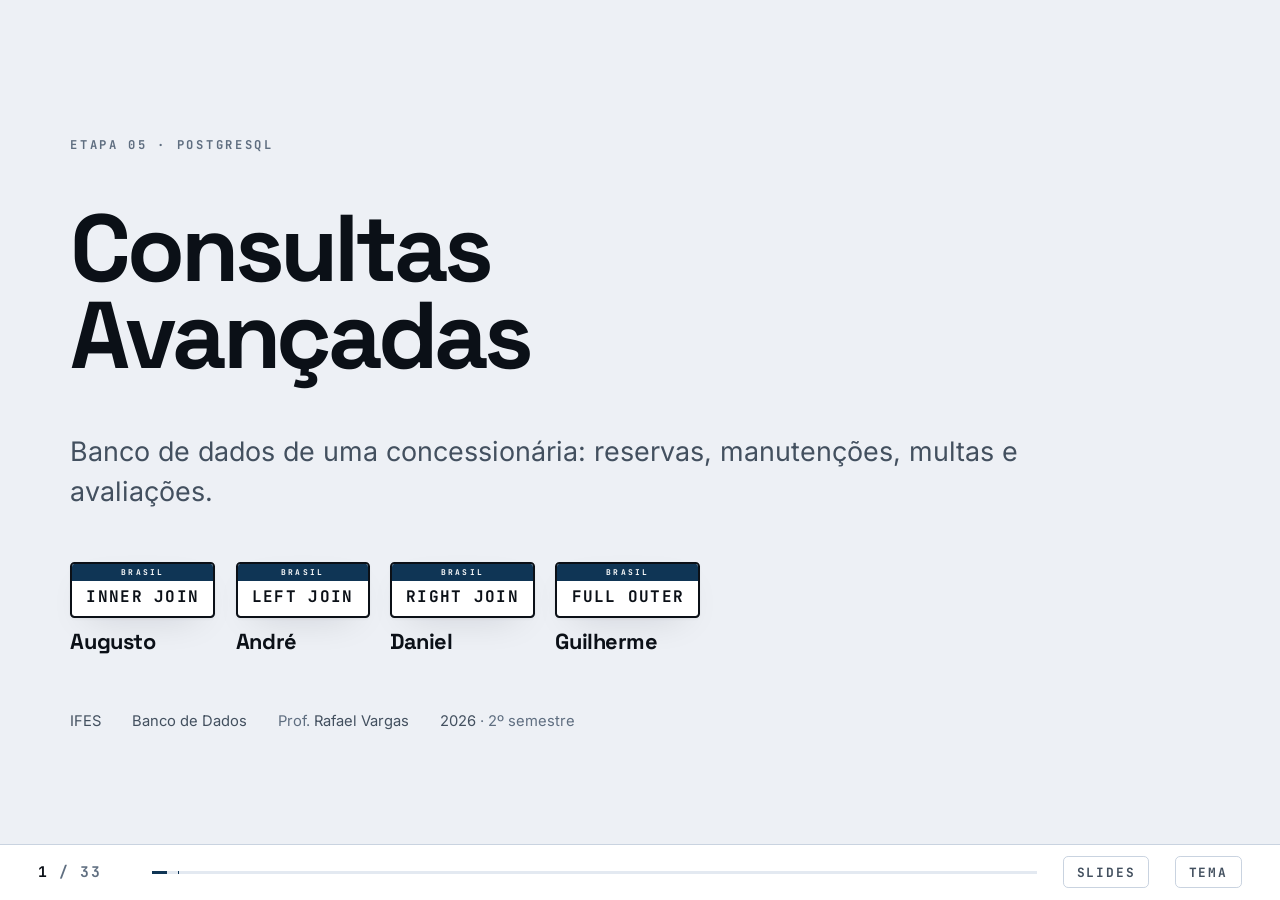
==== commit 909b23aa: "Console SQL com PostgreSQL no navegador, e duas correcoes da auditoria CORRECOES  Zonas de clique: a" ====
--- a/index.html
+++ b/index.html
@@ -15,7 +15,7 @@
 
 <!-- ═══════════════ 01 · CAPA ═══════════════ -->
 <section class="slide center on" id="capa" data-titulo="Capa" style="gap:4rem">
-  <span class="eyebrow">Etapa 05 · PostgreSQL 16</span>
+  <span class="eyebrow">Etapa 05 · PostgreSQL</span>
   <h1>Consultas<br>Avançadas</h1>
   <p class="lede wide" style="font-size:2.1rem">
     Banco de dados de uma concessionária: reservas, manutenções, multas e avaliações.</p>
@@ -549,7 +549,55 @@
 </section>
 
 <!-- ╔═══════════════════════════════════════════════════════════════╗
-     ║  FECHAMENTO                                slides 30 a 32      ║
+     ║  CONSOLE SQL · PostgreSQL rodando no navegador   slide 30      ║
+     ╚═══════════════════════════════════════════════════════════════╝ -->
+
+<section class="slide" id="console" data-titulo="Console SQL">
+  <div class="top">
+    <div><span class="eyebrow">O banco está aqui dentro</span>
+      <h2>Console SQL</h2></div>
+    <div class="plate"><b>POSTGRES</b><span>NO NAVEGADOR</span></div>
+  </div>
+
+  <div class="picker" id="sql-atalhos">
+    <button class="pick p-inner" data-q="augusto"   aria-pressed="false">Augusto</button>
+    <button class="pick p-left"  data-q="andre"     aria-pressed="false">André</button>
+    <button class="pick p-right" data-q="daniel"    aria-pressed="false">Daniel</button>
+    <button class="pick p-full"  data-q="guilherme" aria-pressed="false">Guilherme</button>
+    <button class="pick"         data-q="plano"     aria-pressed="false">EXPLAIN</button>
+    <button class="pick"         data-q="livre"     aria-pressed="false">o esquema</button>
+  </div>
+
+  <div class="cols c-console" id="console-sql">
+    <div class="editor">
+      <div class="cap"><span>consulta</span><span>Ctrl + Enter</span></div>
+      <textarea id="sql-campo" spellcheck="false" wrap="off" aria-label="Consulta SQL">SELECT c.nome AS cliente,
+       COUNT(m.id) AS total_multas
+FROM Multa m
+INNER JOIN Reserva r ON m.fk_Reserva_id  = r.id
+INNER JOIN Cliente c ON r.fk_Cliente_cpf = c.cpf
+GROUP BY c.cpf, c.nome
+HAVING COUNT(m.id) >= 2
+ORDER BY total_multas DESC;</textarea>
+      <div class="editor-pe">
+        <button class="rodar" id="sql-rodar" disabled>Executar</button>
+        <span class="sql-estado" id="sql-estado">Abra este slide para acordar o banco.</span>
+      </div>
+    </div>
+
+    <div class="tbox">
+      <div class="cap"><span>resultado</span><span id="sql-legenda">—</span></div>
+      <div class="tscroll"><table id="sql-saida"></table></div>
+    </div>
+  </div>
+
+  <p class="lede wide" style="font-size:1.6rem">
+    Não é tabela pronta: é o <b>PostgreSQL compilado para o navegador</b>, com a mesma
+    carga do <code>etapa05_completo.sql</code>. Escreva qualquer consulta e execute.</p>
+</section>
+
+<!-- ╔═══════════════════════════════════════════════════════════════╗
+     ║  FECHAMENTO                                slides 31 a 33      ║
      ╚═══════════════════════════════════════════════════════════════╝ -->
 
 <section class="slide" id="cobertura" data-titulo="Cobertura da entrega">
@@ -625,7 +673,7 @@
       <span class="n">PostgreSQL 16</span></div>
     <div class="chip" style="--ac:var(--brand)"><span class="k">Slides</span>
       <span class="v" style="font-size:1.5rem">Este site</span>
-      <span class="n">32 slides</span></div>
+      <span class="n">33 slides</span></div>
   </div>
 
   <p class="lede wide" style="font-size:1.7rem">
@@ -640,12 +688,10 @@
 
 </div><!-- /.stage -->
 
-<div class="zone l" id="zona-esq" aria-hidden="true"></div>
-<div class="zone r" id="zona-dir" aria-hidden="true"></div>
 <div class="grid" id="grade"></div>
 
 <div class="chrome">
-  <span class="count"><b id="contador">1</b> / <span id="total">32</span></span>
+  <span class="count"><b id="contador">1</b> / <span id="total">33</span></span>
   <span class="who-now" id="dono-atual"></span>
   <div class="road" id="estrada"></div>
   <button class="btn" id="btn-grade" title="Visão geral (O)">Slides</button>
@@ -654,5 +700,6 @@
 
 <script src="scripts/dados.js"></script>
 <script src="scripts/deck.js"></script>
+<script type="module" src="scripts/console.js"></script>
 </body>
 </html>
--- a/styles/deck.css
+++ b/styles/deck.css
@@ -15,15 +15,22 @@
    Neutro de aço com viés azul. As quatro cores das junções vêm da
    sinalização automotiva e carregam significado:
    autuação (vermelho) · oficina (azul) · avaliação (âmbar) · pátio (verde)
+
+   Os tons de apoio do tema claro foram escurecidos para passar em WCAG AA
+   (4,5 para texto). Projetor lava cor: o que mede 4,5 aqui fica no limite
+   na parede da sala.
+     --ink-3  4,56 sobre o fundo   (era 3,84)
+     --null   4,50 sobre --nullbg  (era 3,05)
+     --line-2 3,08 sobre o fundo   (era 1,84 — e borda, nao texto)
    -------------------------------------------------------------------------- */
 :root{
   --ground:#EDF0F5; --surface:#FFFFFF; --surface-2:#F4F7FB; --surface-3:#E3E9F1;
-  --line:#C9D3E0;   --line-2:#A6B4C6;
-  --ink:#0B1017;    --ink-2:#43505F;  --ink-3:#6B7A8C;
+  --line:#C9D3E0;   --line-2:#7C8A9C;
+  --ink:#0B1017;    --ink-2:#43505F;  --ink-3:#5F6E80;
   --brand:#0F3555;  --brand-ink:#FFFFFF;
   --inner:#B22D1A;  --left:#0F52B0;   --right:#855800;  --full:#046443;
   --inner-t:#FAE9E6; --left-t:#E6EEFC; --right-t:#FAF0D9; --full-t:#DDF3EA;
-  --null:#7C8A9C;   --nullbg:#EBEFF5;
+  --null:#606E80;   --nullbg:#EBEFF5;
   --shadow:0 .1rem .2rem rgba(11,16,23,.05), 0 1rem 3rem -1.4rem rgba(11,16,23,.2);
   --r:.4rem;
 }
@@ -143,6 +150,39 @@
 .c-res{ grid-template-columns:minmax(0,1.5fr) minmax(0,1fr) }
 .c-diag{ grid-template-columns:minmax(0,1fr) 22rem }
 .c-3{ grid-template-columns:repeat(3,minmax(0,1fr)) }
+.c-console{ grid-template-columns:minmax(0,1fr) minmax(0,1.15fr) }
+
+/* ---------- CONSOLE SQL --------------------------------------------------- */
+.editor{
+  display:flex; flex-direction:column; min-height:0; background:var(--surface);
+  border:1px solid var(--line); border-radius:var(--r); box-shadow:var(--shadow); overflow:hidden;
+}
+.editor textarea{
+  flex:1; min-height:0; resize:none; border:0; outline:0; width:100%;
+  padding:1.2rem 1.4rem; background:var(--surface); color:var(--ink);
+  font-family:"JetBrains Mono",ui-monospace,Menlo,monospace;
+  font-size:1.35rem; line-height:1.6; tab-size:2; white-space:pre; overflow:auto;
+}
+.editor textarea:focus{ background:var(--surface-2) }
+.editor-pe{
+  display:flex; align-items:center; gap:1.2rem; padding:.9rem 1.2rem;
+  border-top:1px solid var(--line); background:var(--surface-2);
+}
+.rodar{
+  font-family:"JetBrains Mono",monospace; font-size:1.2rem; font-weight:700;
+  letter-spacing:.08em; text-transform:uppercase; padding:.7rem 1.6rem;
+  border-radius:var(--r); cursor:pointer; border:2px solid var(--brand);
+  background:var(--brand); color:var(--brand-ink); white-space:nowrap;
+}
+.rodar:hover:not(:disabled){ filter:brightness(1.15) }
+.rodar:disabled{ background:transparent; color:var(--ink-3); border-color:var(--line); cursor:progress }
+.sql-estado{
+  font-size:1.15rem; color:var(--ink-2); line-height:1.35; min-width:0;
+  font-family:"JetBrains Mono",monospace;
+}
+.sql-estado.ok{ color:var(--full) }
+.sql-estado.erro{ color:var(--inner) }
+
 
 /* ---------- CAPA ---------------------------------------------------------- */
 .crew{ display:flex; gap:1.6rem; flex-wrap:wrap }
@@ -319,8 +359,6 @@
   padding:.5rem 1rem; cursor:pointer; text-transform:uppercase;
 }
 .btn:hover{ border-color:var(--line-2); color:var(--ink) }
-.zone{ position:fixed; top:0; bottom:4.4rem; width:9%; z-index:10; cursor:pointer }
-.zone.l{ left:0 } .zone.r{ right:0 }
 
 /* ---------- VISÃO GERAL (tecla O) ----------------------------------------- */
 .grid{
@@ -345,7 +383,6 @@
 @media (max-width:820px){
   html{ font-size:min(2.4vw,1.4vh) }
   .cols{ grid-template-columns:1fr !important }
-  .zone{ display:none }
   .track{ grid-template-columns:1fr 1fr }
 }
 @media (prefers-reduced-motion:reduce){
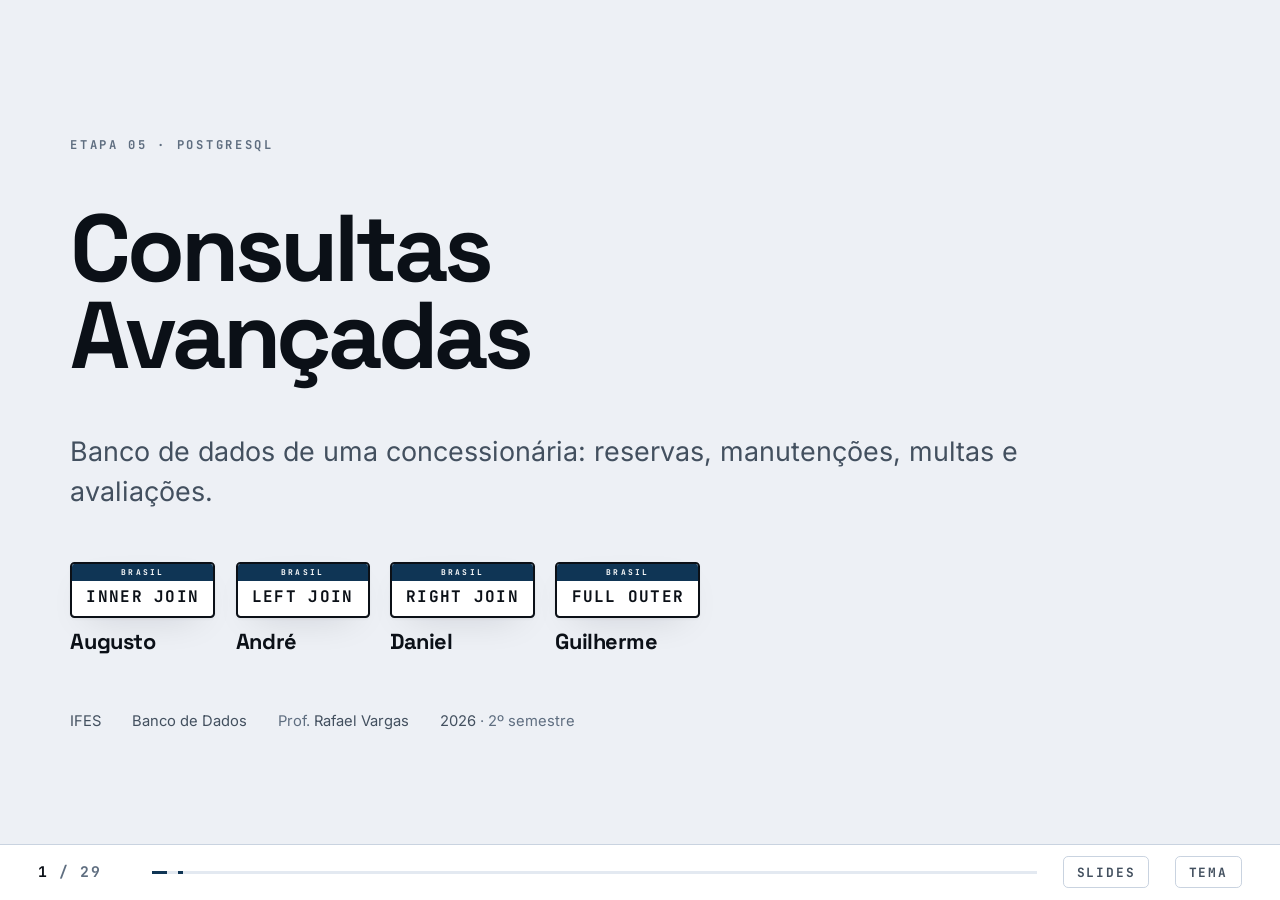
==== commit 90469f36: "Corta a fundamentacao do inicio: cada conceito fica com quem o usa O deck abria com quatro slides de" ====
--- a/index.html
+++ b/index.html
@@ -90,100 +90,8 @@
   </div>
 </section>
 
-<!-- ═══════════════ 06 · POR QUE USAR JOIN ═══════════════ -->
-<section class="slide" id="por-que-join" data-titulo="Por que usar JOIN">
-  <div class="top"><div><span class="eyebrow">Fundamentação</span><h2>Por que usar JOIN</h2></div></div>
-  <div class="cols c-2">
-    <div class="tbox">
-      <div class="cap"><span>Multa</span><span>tem o valor</span></div>
-      <div class="tscroll"><table>
-        <thead><tr><th>id</th><th>valor</th><th>fk_Reserva_id</th></tr></thead>
-        <tbody>
-          <tr><td class="num">1</td><td class="num">293</td><td class="num">2</td></tr>
-          <tr><td class="num">2</td><td class="num">195</td><td class="num">4</td></tr>
-          <tr><td class="num">3</td><td class="num">880</td><td class="num">12</td></tr>
-        </tbody></table></div>
-    </div>
-    <div class="tbox">
-      <div class="cap"><span>Cliente</span><span>tem o nome</span></div>
-      <div class="tscroll"><table>
-        <thead><tr><th>cpf</th><th>nome</th></tr></thead>
-        <tbody>
-          <tr><td class="num">22233344455</td><td>Carlos Eduardo Lima</td></tr>
-          <tr><td class="num">66677788899</td><td>Gabriel Fonseca</td></tr>
-          <tr><td class="num">11122233344</td><td>Ana Beatriz Moraes</td></tr>
-        </tbody></table></div>
-    </div>
-  </div>
-  <p class="lede wide" style="font-size:1.8rem">
-    A tabela <b>Multa</b> guarda o valor, mas não o nome. A tabela <b>Cliente</b> guarda o
-    nome, mas não as multas. Para responder quem são os clientes reincidentes é preciso
-    ler as duas ao mesmo tempo — é o que o JOIN faz.</p>
-</section>
-
-<!-- ═══════════════ 07 · OS QUATRO TIPOS ═══════════════ -->
-<section class="slide" id="juncoes" data-titulo="Os quatro tipos de junção">
-  <div class="top">
-    <div><span class="eyebrow">Fundamentação</span><h2>Os quatro tipos de junção</h2></div>
-    <div class="plate"><b>AO VIVO</b><span id="juncao-placa">LEFT JOIN</span></div>
-  </div>
-  <div class="picker" id="picker-juncao">
-    <button class="pick p-inner" data-j="inner" aria-pressed="false">INNER</button>
-    <button class="pick p-left"  data-j="left"  aria-pressed="true">LEFT</button>
-    <button class="pick p-right" data-j="right" aria-pressed="false">RIGHT</button>
-    <button class="pick p-full"  data-j="full"  aria-pressed="false">FULL OUTER</button>
-  </div>
-  <div class="cols c-res">
-    <div class="tbox">
-      <div class="cap"><span>Veiculo ⋈ Reserva</span><span id="juncao-cap">4 linhas</span></div>
-      <div class="tscroll"><table id="t-juncao"></table></div>
-    </div>
-    <div style="display:flex; flex-direction:column; gap:1.6rem; min-width:0">
-      <div class="big" id="juncao-n" style="font-size:9rem">4</div>
-      <p class="lede" id="juncao-txt" style="font-size:1.7rem"></p>
-    </div>
-  </div>
-</section>
-
-<!-- ═══════════════ 08 · GROUP BY ═══════════════ -->
-<section class="slide" id="group-by" data-titulo="GROUP BY">
-  <div class="top"><div><span class="eyebrow">Fundamentação</span><h2>GROUP BY</h2></div></div>
-  <div class="cols c-2">
-    <div class="tbox"><div class="cap"><span>Antes</span><span>6 linhas</span></div>
-      <div class="tscroll"><table id="t-multas-cru"></table></div></div>
-    <div class="tbox"><div class="cap"><span>Depois · GROUP BY cliente</span><span>3 grupos</span></div>
-      <div class="tscroll"><table id="t-multas-agrupado"></table></div></div>
-  </div>
-  <p class="lede wide" style="font-size:1.8rem">
-    As três multas de Carlos viraram uma linha. O <code>GROUP BY</code> reduz várias linhas
-    a um grupo, e as funções de agregação calculam um valor para cada grupo.</p>
-</section>
-
-<!-- ═══════════════ 09 · WHERE E HAVING ═══════════════ -->
-<section class="slide center" id="having" data-titulo="WHERE e HAVING" style="gap:3rem">
-  <span class="eyebrow">Fundamentação</span>
-  <h2>WHERE e HAVING</h2>
-  <div class="track">
-    <div class="step now" style="--brand:var(--ink-3); opacity:1">
-      <span class="sn">1 · FROM + JOIN</span><span class="st">As linhas</span>
-      <span class="sd">As tabelas se encontram. Ainda é tudo linha solta.</span></div>
-    <div class="step now" style="--brand:var(--inner); opacity:1">
-      <span class="sn">2 · WHERE</span><span class="st">Filtra linhas</span>
-      <span class="sd">Age antes do agrupamento. Aqui COUNT e SUM ainda não existem.</span></div>
-    <div class="step now" style="--brand:var(--ink-3); opacity:1">
-      <span class="sn">3 · GROUP BY</span><span class="st">Forma os grupos</span>
-      <span class="sd">As funções de agregação são calculadas.</span></div>
-    <div class="step now" style="--brand:var(--full); opacity:1">
-      <span class="sn">4 · HAVING</span><span class="st">Filtra grupos</span>
-      <span class="sd">Age depois. É onde cabe <code>COUNT(*) >= 2</code>.</span></div>
-  </div>
-  <p class="lede wide" style="font-size:1.8rem">
-    <code>WHERE COUNT(*) >= 2</code> dá erro porque, na hora em que o WHERE roda,
-    o COUNT ainda não foi calculado.</p>
-</section>
-
 <!-- ╔═══════════════════════════════════════════════════════════════╗
-     ║  AUGUSTO · MULTA · INNER JOIN · COUNT      slides 10 a 14      ║
+     ║  AUGUSTO · MULTA · INNER JOIN · COUNT      slides 6 a 10      ║
      ╚═══════════════════════════════════════════════════════════════╝ -->
 
 <section class="slide center" id="aug-pergunta" data-titulo="Augusto · Pergunta"
@@ -213,8 +121,9 @@
       <div class="tscroll"><table id="t-aug-cliente"></table></div></div>
   </div>
   <p class="lede wide" style="font-size:1.7rem">
-    A multa não guarda o CPF. <b>Reserva é a ponte</b>: liga cada multa ao cliente que
-    estava com o carro.</p>
+    <b>Multa</b> tem o valor mas não o nome. <b>Cliente</b> tem o nome mas não as multas.
+    E a multa nem guarda o CPF — <b>Reserva é a ponte</b>. Responder a pergunta exige
+    ler as três ao mesmo tempo, e é isso que o JOIN faz.</p>
 </section>
 
 <section class="slide" id="aug-sql" data-titulo="Augusto · A consulta" data-steps="6"
@@ -236,7 +145,7 @@
       <div data-nota="2"><span class="nt">FROM Multa</span>A consulta parte da multa, não do cliente. O relatório é sobre quem tem multa.</div>
       <div data-nota="3"><span class="nt">INNER JOIN</span>Duas junções encadeadas. Cliente sem multa não aparece nem zerado — é a interseção das três tabelas.</div>
       <div data-nota="4"><span class="nt">GROUP BY</span>Um grupo por cliente. As três multas de Carlos passam a ser uma linha.</div>
-      <div data-nota="5"><span class="nt">HAVING</span>Filtra os grupos já calculados. Quem tem uma multa só sai do relatório.</div>
+      <div data-nota="5"><span class="nt">HAVING</span>Filtra os <b>grupos já calculados</b> — quem tem uma multa só sai do relatório. Não dá para usar <code>WHERE</code> aqui: quando ele roda, o <code>COUNT</code> ainda nem foi calculado.</div>
       <div data-nota="6"><span class="nt">ORDER BY</span>Do maior número de multas para o menor.</div>
     </div>
   </div>
@@ -275,7 +184,7 @@
 </section>
 
 <!-- ╔═══════════════════════════════════════════════════════════════╗
-     ║  ANDRÉ · MANUTENÇÃO · LEFT JOIN · SUM      slides 15 a 19      ║
+     ║  ANDRÉ · MANUTENÇÃO · LEFT JOIN · SUM      slides 11 a 15      ║
      ╚═══════════════════════════════════════════════════════════════╝ -->
 
 <section class="slide center" id="and-pergunta" data-titulo="André · Pergunta"
@@ -365,7 +274,7 @@
 </section>
 
 <!-- ╔═══════════════════════════════════════════════════════════════╗
-     ║  DANIEL · AVALIAÇÃO · RIGHT JOIN · AVG     slides 20 a 24      ║
+     ║  DANIEL · AVALIAÇÃO · RIGHT JOIN · AVG     slides 16 a 20      ║
      ╚═══════════════════════════════════════════════════════════════╝ -->
 
 <section class="slide center" id="dan-pergunta" data-titulo="Daniel · Pergunta"
@@ -456,7 +365,7 @@
 </section>
 
 <!-- ╔═══════════════════════════════════════════════════════════════╗
-     ║  GUILHERME · RESERVA · FULL OUTER · MAX e MIN  slides 25 a 29  ║
+     ║  GUILHERME · RESERVA · FULL OUTER · MAX e MIN  slides 21 a 25  ║
      ╚═══════════════════════════════════════════════════════════════╝ -->
 
 <section class="slide center" id="gui-pergunta" data-titulo="Guilherme · Pergunta"
@@ -549,7 +458,7 @@
 </section>
 
 <!-- ╔═══════════════════════════════════════════════════════════════╗
-     ║  CONSOLE SQL · PostgreSQL rodando no navegador   slide 30      ║
+     ║  CONSOLE SQL · PostgreSQL rodando no navegador   slide 26      ║
      ╚═══════════════════════════════════════════════════════════════╝ -->
 
 <section class="slide" id="console" data-titulo="Console SQL">
@@ -597,7 +506,7 @@
 </section>
 
 <!-- ╔═══════════════════════════════════════════════════════════════╗
-     ║  FECHAMENTO                                slides 31 a 33      ║
+     ║  FECHAMENTO                                slides 27 a 29      ║
      ╚═══════════════════════════════════════════════════════════════╝ -->
 
 <section class="slide" id="cobertura" data-titulo="Cobertura da entrega">
@@ -673,7 +582,7 @@
       <span class="n">PostgreSQL 16</span></div>
     <div class="chip" style="--ac:var(--brand)"><span class="k">Slides</span>
       <span class="v" style="font-size:1.5rem">Este site</span>
-      <span class="n">33 slides</span></div>
+      <span class="n">29 slides</span></div>
   </div>
 
   <p class="lede wide" style="font-size:1.7rem">
@@ -691,7 +600,7 @@
 <div class="grid" id="grade"></div>
 
 <div class="chrome">
-  <span class="count"><b id="contador">1</b> / <span id="total">33</span></span>
+  <span class="count"><b id="contador">1</b> / <span id="total">29</span></span>
   <span class="who-now" id="dono-atual"></span>
   <div class="road" id="estrada"></div>
   <button class="btn" id="btn-grade" title="Visão geral (O)">Slides</button>
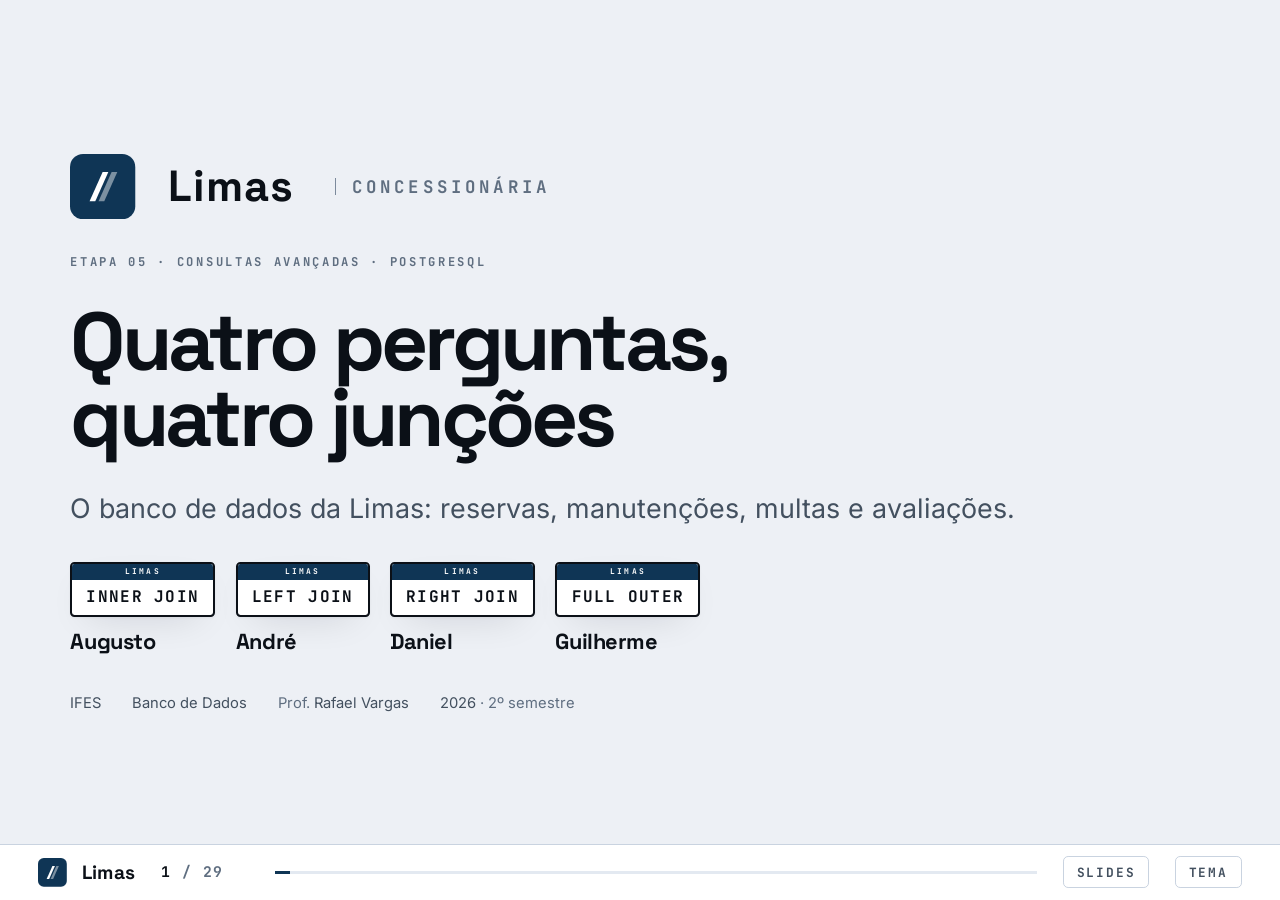
==== commit 425c017d: "A juncao acontecendo, identidade Limas e movimento com direcao O deck estava bem feito e continuava " ====
--- a/index.html
+++ b/index.html
@@ -3,8 +3,8 @@
 <head>
 <meta charset="utf-8">
 <meta name="viewport" content="width=device-width, initial-scale=1">
-<title>Consultas Avançadas · Concessionária</title>
-<meta name="description" content="Etapa 05 — Consultas Avançadas sobre o banco de dados de uma concessionária. IFES · Banco de Dados · Prof. Rafael Vargas.">
+<title>Limas · Consultas Avançadas</title>
+<meta name="description" content="Etapa 05 — Consultas Avançadas sobre o banco de dados da concessionária Limas. IFES · Banco de Dados · Prof. Rafael Vargas.">
 <link rel="icon" href="data:image/svg+xml,<svg xmlns='http://www.w3.org/2000/svg' viewBox='0 0 100 100'><text y='.9em' font-size='90'>🚗</text></svg>">
 <link rel="stylesheet" href="assets/fontes.css">
 <link rel="stylesheet" href="styles/deck.css">
@@ -14,17 +14,18 @@
 <div class="stage">
 
 <!-- ═══════════════ 01 · CAPA ═══════════════ -->
-<section class="slide center on" id="capa" data-titulo="Capa" style="gap:4rem">
-  <span class="eyebrow">Etapa 05 · PostgreSQL</span>
-  <h1>Consultas<br>Avançadas</h1>
+<section class="slide center on" id="capa" data-titulo="Capa" style="gap:2.6rem">
+  <span class="marca g"><svg viewBox="0 0 40 40" aria-hidden="true"><rect width="40" height="40" rx="8" fill="var(--brand)"/><path d="M12 29 L20 11 L23.5 11 L15.5 29 Z" fill="var(--brand-ink)"/><path d="M17.5 29 L25.5 11 L29 11 L21 29 Z" fill="var(--brand-ink)" opacity=".45"/></svg><span class="nome">Limas</span><span class="tipo">Concessionária</span></span>
+  <span class="eyebrow">Etapa 05 · Consultas Avançadas · PostgreSQL</span>
+  <h1 style="font-size:6.4rem">Quatro perguntas,<br>quatro junções</h1>
   <p class="lede wide" style="font-size:2.1rem">
-    Banco de dados de uma concessionária: reservas, manutenções, multas e avaliações.</p>
+    O banco de dados da Limas: reservas, manutenções, multas e avaliações.</p>
 
   <div class="crew">
-    <div class="mem"><div class="plate"><b>BRASIL</b><span>INNER JOIN</span></div><div class="who">Augusto</div></div>
-    <div class="mem"><div class="plate"><b>BRASIL</b><span>LEFT JOIN</span></div><div class="who">André</div></div>
-    <div class="mem"><div class="plate"><b>BRASIL</b><span>RIGHT JOIN</span></div><div class="who">Daniel</div></div>
-    <div class="mem"><div class="plate"><b>BRASIL</b><span>FULL OUTER</span></div><div class="who">Guilherme</div></div>
+    <div class="mem"><div class="plate"><b>LIMAS</b><span>INNER JOIN</span></div><div class="who">Augusto</div></div>
+    <div class="mem"><div class="plate"><b>LIMAS</b><span>LEFT JOIN</span></div><div class="who">André</div></div>
+    <div class="mem"><div class="plate"><b>LIMAS</b><span>RIGHT JOIN</span></div><div class="who">Daniel</div></div>
+    <div class="mem"><div class="plate"><b>LIMAS</b><span>FULL OUTER</span></div><div class="who">Guilherme</div></div>
   </div>
 
   <div class="credits">
@@ -38,7 +39,7 @@
   <span class="eyebrow">Contextualização</span>
   <h2>O estabelecimento</h2>
   <p class="lede wide" style="font-size:1.9rem">
-    A concessionária registra quatro eventos no banco: a <b>reserva</b> do veículo,
+    A <b>Limas</b> registra quatro eventos no banco: a <b>reserva</b> do veículo,
     a <b>manutenção</b> da frota, as <b>multas</b> cometidas durante o período de posse
     e a <b>avaliação</b> deixada pelo cliente.</p>
 
@@ -98,39 +99,28 @@
          data-dono="inner" data-quem="Augusto" style="--ac:var(--inner); gap:3.4rem">
   <div class="top">
     <div><span class="eyebrow" style="color:var(--inner)">Augusto · Evento Multa</span></div>
-    <div class="plate"><b>BRASIL</b><span>INNER JOIN</span></div>
+    <div class="plate"><b>LIMAS</b><span>INNER JOIN</span></div>
   </div>
   <span class="eyebrow">Pergunta de negócio</span>
   <p class="ask">Quais clientes acumulam <em>duas ou mais multas</em>?</p>
   <span class="eyebrow">Função de agregação · COUNT</span>
 </section>
 
-<section class="slide" id="aug-dados" data-titulo="Augusto · Dados originais"
+<section class="slide" data-steps="1" id="aug-dados" data-titulo="Augusto · Dados originais"
          data-dono="inner" data-quem="Augusto" style="--ac:var(--inner)">
   <div class="top">
     <div><span class="eyebrow" style="color:var(--inner)">Augusto · Dados originais</span>
-      <h2>Três tabelas</h2></div>
-    <div class="plate"><b>BRASIL</b><span>INNER JOIN</span></div>
-  </div>
-  <div class="cols c-3">
-    <div class="tbox"><div class="cap"><span>Multa</span><span>10 linhas</span></div>
-      <div class="tscroll"><table id="t-aug-multa"></table></div></div>
-    <div class="tbox"><div class="cap"><span>Reserva</span><span>20 linhas</span></div>
-      <div class="tscroll"><table id="t-aug-reserva"></table></div></div>
-    <div class="tbox"><div class="cap"><span>Cliente</span><span>12 linhas</span></div>
-      <div class="tscroll"><table id="t-aug-cliente"></table></div></div>
-  </div>
-  <p class="lede wide" style="font-size:1.7rem">
-    <b>Multa</b> tem o valor mas não o nome. <b>Cliente</b> tem o nome mas não as multas.
-    E a multa nem guarda o CPF — <b>Reserva é a ponte</b>. Responder a pergunta exige
-    ler as três ao mesmo tempo, e é isso que o JOIN faz.</p>
+      <h2>A junção, linha a linha</h2></div>
+    <div class="plate"><b>LIMAS</b><span>INNER JOIN</span></div>
+  </div>
+  <div class="jx" data-quem="aug"></div>
 </section>
 
 <section class="slide" id="aug-sql" data-titulo="Augusto · A consulta" data-steps="6"
          data-dono="inner" data-quem="Augusto" style="--ac:var(--inner); --ac-t:var(--inner-t)">
   <div class="top">
     <div><span class="eyebrow" style="color:var(--inner)">Augusto · A consulta</span></div>
-    <div class="plate"><b>BRASIL</b><span>INNER JOIN</span></div>
+    <div class="plate"><b>LIMAS</b><span>INNER JOIN</span></div>
   </div>
   <div class="cols c-sql">
     <div class="sql">
@@ -156,7 +146,7 @@
   <div class="top">
     <div><span class="eyebrow" style="color:var(--inner)">Augusto · Resultado</span>
       <h2>Resultado da execução</h2></div>
-    <div class="plate"><b>BRASIL</b><span>INNER JOIN</span></div>
+    <div class="plate"><b>LIMAS</b><span>INNER JOIN</span></div>
   </div>
   <div class="cols c-res">
     <div class="tbox"><div class="cap"><span>Reincidentes</span><span id="aug-cap">3 linhas</span></div>
@@ -191,36 +181,28 @@
          data-dono="left" data-quem="André" style="--ac:var(--left); gap:3.4rem">
   <div class="top">
     <div><span class="eyebrow" style="color:var(--left)">André · Evento Manutenção</span></div>
-    <div class="plate"><b>BRASIL</b><span>LEFT JOIN</span></div>
+    <div class="plate"><b>LIMAS</b><span>LEFT JOIN</span></div>
   </div>
   <span class="eyebrow">Pergunta de negócio</span>
   <p class="ask">Quais veículos custaram <em>R$ 2.000 ou mais</em> em manutenção, e quais <em>nunca foram à oficina</em>?</p>
   <span class="eyebrow">Função de agregação · SUM</span>
 </section>
 
-<section class="slide" id="and-dados" data-titulo="André · Dados originais"
+<section class="slide" data-steps="1" id="and-dados" data-titulo="André · Dados originais"
          data-dono="left" data-quem="André" style="--ac:var(--left)">
   <div class="top">
     <div><span class="eyebrow" style="color:var(--left)">André · Dados originais</span>
-      <h2>Duas tabelas</h2></div>
-    <div class="plate"><b>BRASIL</b><span>LEFT JOIN</span></div>
-  </div>
-  <div class="cols c-2">
-    <div class="tbox"><div class="cap"><span>Veiculo</span><span>12 linhas</span></div>
-      <div class="tscroll"><table id="t-and-veiculo"></table></div></div>
-    <div class="tbox"><div class="cap"><span>Manutencao</span><span>13 linhas</span></div>
-      <div class="tscroll"><table id="t-and-manut"></table></div></div>
-  </div>
-  <p class="lede wide" style="font-size:1.7rem">
-    <b>Quatro veículos não aparecem nenhuma vez em Manutencao.</b> São eles que decidem
-    qual junção usar.</p>
+      <h2>A junção, linha a linha</h2></div>
+    <div class="plate"><b>LIMAS</b><span>LEFT JOIN</span></div>
+  </div>
+  <div class="jx" data-quem="and"></div>
 </section>
 
 <section class="slide" id="and-sql" data-titulo="André · A consulta" data-steps="6"
          data-dono="left" data-quem="André" style="--ac:var(--left); --ac-t:var(--left-t)">
   <div class="top">
     <div><span class="eyebrow" style="color:var(--left)">André · A consulta</span></div>
-    <div class="plate"><b>BRASIL</b><span>LEFT JOIN</span></div>
+    <div class="plate"><b>LIMAS</b><span>LEFT JOIN</span></div>
   </div>
   <div class="cols c-sql">
     <div class="sql">
@@ -246,7 +228,7 @@
   <div class="top">
     <div><span class="eyebrow" style="color:var(--left)">André · Resultado</span>
       <h2>Resultado da execução</h2></div>
-    <div class="plate"><b>BRASIL</b><span>LEFT JOIN</span></div>
+    <div class="plate"><b>LIMAS</b><span>LEFT JOIN</span></div>
   </div>
   <div class="cols c-res">
     <div class="tbox"><div class="cap"><span>Custo por veículo</span><span id="and-cap">8 linhas</span></div>
@@ -281,36 +263,28 @@
          data-dono="right" data-quem="Daniel" style="--ac:var(--right); gap:3.4rem">
   <div class="top">
     <div><span class="eyebrow" style="color:var(--right)">Daniel · Evento Avaliação</span></div>
-    <div class="plate"><b>BRASIL</b><span>RIGHT JOIN</span></div>
+    <div class="plate"><b>LIMAS</b><span>RIGHT JOIN</span></div>
   </div>
   <span class="eyebrow">Pergunta de negócio</span>
   <p class="ask">Qual a <em>nota média por canal</em>, e quantas reservas <em>não foram avaliadas</em>?</p>
   <span class="eyebrow">Função de agregação · AVG</span>
 </section>
 
-<section class="slide" id="dan-dados" data-titulo="Daniel · Dados originais"
+<section class="slide" data-steps="1" id="dan-dados" data-titulo="Daniel · Dados originais"
          data-dono="right" data-quem="Daniel" style="--ac:var(--right)">
   <div class="top">
     <div><span class="eyebrow" style="color:var(--right)">Daniel · Dados originais</span>
-      <h2>Duas tabelas</h2></div>
-    <div class="plate"><b>BRASIL</b><span>RIGHT JOIN</span></div>
-  </div>
-  <div class="cols c-2">
-    <div class="tbox"><div class="cap"><span>Avaliacao</span><span>12 linhas</span></div>
-      <div class="tscroll"><table id="t-dan-aval"></table></div></div>
-    <div class="tbox"><div class="cap"><span>Reserva</span><span>20 linhas</span></div>
-      <div class="tscroll"><table id="t-dan-reserva"></table></div></div>
-  </div>
-  <p class="lede wide" style="font-size:1.7rem">
-    São 20 reservas para 12 avaliações. <b>Oito reservas não têm avaliação nenhuma</b> —
-    as de id 15, 18 e 20, entre outras.</p>
+      <h2>A junção, linha a linha</h2></div>
+    <div class="plate"><b>LIMAS</b><span>RIGHT JOIN</span></div>
+  </div>
+  <div class="jx" data-quem="dan"></div>
 </section>
 
 <section class="slide" id="dan-sql" data-titulo="Daniel · A consulta" data-steps="6"
          data-dono="right" data-quem="Daniel" style="--ac:var(--right); --ac-t:var(--right-t)">
   <div class="top">
     <div><span class="eyebrow" style="color:var(--right)">Daniel · A consulta</span></div>
-    <div class="plate"><b>BRASIL</b><span>RIGHT JOIN</span></div>
+    <div class="plate"><b>LIMAS</b><span>RIGHT JOIN</span></div>
   </div>
   <div class="cols c-sql">
     <div class="sql">
@@ -336,7 +310,7 @@
   <div class="top">
     <div><span class="eyebrow" style="color:var(--right)">Daniel · Resultado</span>
       <h2>Resultado da execução</h2></div>
-    <div class="plate"><b>BRASIL</b><span>RIGHT JOIN</span></div>
+    <div class="plate"><b>LIMAS</b><span>RIGHT JOIN</span></div>
   </div>
   <div class="cols c-res">
     <div class="tbox"><div class="cap"><span>Satisfação por canal</span><span id="dan-cap">4 linhas</span></div>
@@ -372,36 +346,28 @@
          data-dono="full" data-quem="Guilherme" style="--ac:var(--full); gap:3.4rem">
   <div class="top">
     <div><span class="eyebrow" style="color:var(--full)">Guilherme · Evento Reserva</span></div>
-    <div class="plate"><b>BRASIL</b><span>FULL OUTER</span></div>
+    <div class="plate"><b>LIMAS</b><span>FULL OUTER</span></div>
   </div>
   <span class="eyebrow">Pergunta de negócio</span>
   <p class="ask">Quais veículos estão <em>parados</em>, e quais reservas estão <em>sem veículo alocado</em>?</p>
   <span class="eyebrow">Funções de agregação · MAX e MIN</span>
 </section>
 
-<section class="slide" id="gui-dados" data-titulo="Guilherme · Dados originais"
+<section class="slide" data-steps="1" id="gui-dados" data-titulo="Guilherme · Dados originais"
          data-dono="full" data-quem="Guilherme" style="--ac:var(--full)">
   <div class="top">
     <div><span class="eyebrow" style="color:var(--full)">Guilherme · Dados originais</span>
-      <h2>Duas tabelas</h2></div>
-    <div class="plate"><b>BRASIL</b><span>FULL OUTER</span></div>
-  </div>
-  <div class="cols c-2">
-    <div class="tbox"><div class="cap"><span>Veiculo</span><span>12 linhas</span></div>
-      <div class="tscroll"><table id="t-gui-veiculo"></table></div></div>
-    <div class="tbox"><div class="cap"><span>Reserva</span><span>20 linhas</span></div>
-      <div class="tscroll"><table id="t-gui-reserva"></table></div></div>
-  </div>
-  <p class="lede wide" style="font-size:1.7rem">
-    Os dois lados têm sobra: veículos que ninguém reservou, e reservas com
-    <code>fk_Veiculo_placa</code> em NULL, ainda sem carro designado.</p>
+      <h2>A junção, linha a linha</h2></div>
+    <div class="plate"><b>LIMAS</b><span>FULL OUTER</span></div>
+  </div>
+  <div class="jx" data-quem="gui"></div>
 </section>
 
 <section class="slide" id="gui-sql" data-titulo="Guilherme · A consulta" data-steps="6"
          data-dono="full" data-quem="Guilherme" style="--ac:var(--full); --ac-t:var(--full-t)">
   <div class="top">
     <div><span class="eyebrow" style="color:var(--full)">Guilherme · A consulta</span></div>
-    <div class="plate"><b>BRASIL</b><span>FULL OUTER</span></div>
+    <div class="plate"><b>LIMAS</b><span>FULL OUTER</span></div>
   </div>
   <div class="cols c-sql">
     <div class="sql">
@@ -600,6 +566,7 @@
 <div class="grid" id="grade"></div>
 
 <div class="chrome">
+  <span class="marca p"><svg viewBox="0 0 40 40" aria-hidden="true"><rect width="40" height="40" rx="8" fill="var(--brand)"/><path d="M12 29 L20 11 L23.5 11 L15.5 29 Z" fill="var(--brand-ink)"/><path d="M17.5 29 L25.5 11 L29 11 L21 29 Z" fill="var(--brand-ink)" opacity=".45"/></svg><span class="nome">Limas</span></span>
   <span class="count"><b id="contador">1</b> / <span id="total">29</span></span>
   <span class="who-now" id="dono-atual"></span>
   <div class="road" id="estrada"></div>
@@ -608,6 +575,7 @@
 </div>
 
 <script src="scripts/dados.js"></script>
+<script src="scripts/juncao.js"></script>
 <script src="scripts/deck.js"></script>
 <script type="module" src="scripts/console.js"></script>
 </body>
--- a/styles/deck.css
+++ b/styles/deck.css
@@ -76,10 +76,24 @@
 .slide{
   position:absolute; inset:0; padding:4rem 5.5rem 6.5rem;
   display:flex; flex-direction:column; gap:2.4rem;
-  opacity:0; visibility:hidden; transform:translateY(1.2rem);
-  transition:opacity .28s ease, transform .28s cubic-bezier(.22,.8,.3,1), visibility .28s;
-}
+  opacity:0; visibility:hidden; transform:translateX(3rem);
+  transition:opacity .3s ease, transform .34s cubic-bezier(.22,.9,.28,1), visibility .34s;
+}
+/* voltando, o slide entra pelo outro lado: a navegacao ganha sentido fisico */
+.stage[data-dir="tras"] .slide{ transform:translateX(-3rem) }
 .slide.on{ opacity:1; visibility:visible; transform:none }
+
+/* o conteudo do slide assenta em cascata, de cima para baixo */
+.slide.on > *{ animation:assenta .42s cubic-bezier(.22,.9,.28,1) both }
+.slide.on > *:nth-child(1){ animation-delay:.04s }
+.slide.on > *:nth-child(2){ animation-delay:.10s }
+.slide.on > *:nth-child(3){ animation-delay:.16s }
+.slide.on > *:nth-child(4){ animation-delay:.22s }
+.slide.on > *:nth-child(5){ animation-delay:.28s }
+@keyframes assenta{
+  from{ opacity:0; transform:translateY(.9rem) }
+  to  { opacity:1; transform:none }
+}
 .slide.center{ justify-content:center }
 
 /* ---------- TIPOGRAFIA ---------------------------------------------------- */
@@ -96,6 +110,23 @@
   font-family:"Space Grotesk",sans-serif; font-weight:700; letter-spacing:-.045em;
   line-height:.85; font-variant-numeric:tabular-nums; color:var(--ac,var(--ink));
 }
+
+/* ---------- MARCA -------------------------------------------------------- */
+.marca{ display:inline-flex; align-items:center; gap:.75em; line-height:1 }
+.marca svg{ width:1.5em; height:1.5em; flex:none; display:block }
+.marca .nome{
+  font-family:"Space Grotesk",sans-serif; font-weight:700;
+  letter-spacing:.02em; color:var(--ink);
+}
+.marca .tipo{
+  font-family:"JetBrains Mono",monospace; font-weight:700; font-size:.4em;
+  letter-spacing:.24em; text-transform:uppercase; color:var(--ink-3);
+  align-self:center; padding-left:.9em; border-left:1px solid var(--line-2);
+  margin-left:.5em;
+}
+.marca.g{ font-size:3.4rem }
+.marca.p{ font-size:1.5rem }
+.marca.p .tipo{ display:none }
 
 /* ---------- PLACA (identificador de bloco) -------------------------------- */
 .plate{
@@ -310,6 +341,61 @@
   letter-spacing:.18em; text-transform:uppercase; color:var(--ac); display:block; margin-bottom:.6rem;
 }
 
+/* ---------- A JUNÇÃO ACONTECENDO ----------------------------------------- */
+/* Fontes a esquerda, resultado a direita ocupando a altura toda. Empilhado
+   o resultado ficava espremido e precisava rolar — numa apresentacao, linha
+   que precisa de rolagem e linha que ninguem ve. */
+.jx{
+  display:grid; grid-template-columns:minmax(0,1fr) minmax(0,1.15fr);
+  grid-template-rows:minmax(0,1fr) auto; gap:1.1rem 1.4rem; flex:1; min-height:0;
+}
+/* Densidade propria: sao duas tabelas empilhadas mais o resultado na mesma
+   tela. 1.2rem ainda esta acima do piso de leitura de 2% da altura. */
+.jx table{ font-size:1.2rem }
+.jx td{ padding:.42rem 1rem }
+.jx th{ padding:.3rem 1rem; font-size:.86rem }
+.jx .cap{ padding:.36rem 1rem; font-size:.86rem }
+.jx-fontes{
+  grid-column:1; grid-row:1;
+  display:flex; flex-direction:column; gap:.7rem; min-height:0;
+}
+.jx-fontes.tres{
+  display:grid; grid-template-columns:1fr 1fr; grid-template-rows:1fr 1fr;
+  gap:1rem;
+}
+.jx-fontes.tres > :nth-child(3){ grid-column:1 / -1 }
+/* dividem a altura entre si em vez de encolher para o minimo */
+.jx-fonte{ flex:1 1 auto; min-height:0 }
+.jx-acao{ grid-column:1; grid-row:2; display:flex; align-items:center; gap:1.3rem }
+.jx-btn{
+  font-family:"JetBrains Mono",monospace; font-size:1.25rem; font-weight:700;
+  letter-spacing:.08em; text-transform:uppercase; padding:.7rem 1.8rem;
+  border-radius:var(--r); cursor:pointer; border:2px solid var(--jc);
+  background:var(--jc); color:var(--surface); white-space:nowrap;
+  transition:filter .15s, opacity .15s;
+}
+.jx-btn:hover:not(:disabled){ filter:brightness(1.12) }
+.jx-btn:disabled{ opacity:.55; cursor:progress }
+.jx-dica{
+  font-family:"JetBrains Mono",monospace; font-size:1.15rem; color:var(--ink-2);
+  letter-spacing:.04em;
+}
+.jx-dica b{ color:var(--jc) }
+.jx-res{ grid-column:2; grid-row:1 / span 2; min-height:0 }
+
+/* linha acesa: participou da linha que esta nascendo */
+.jx tr.aceso > td{ background:var(--jc-t) }
+.jx tr.aceso > td:first-child{ box-shadow:inset .3rem 0 0 var(--jc) }
+/* linha escolhida no rastro */
+.jx tr.sel > td{ background:var(--jc-t); font-weight:600 }
+.jx tr.sel > td:first-child{ box-shadow:inset .3rem 0 0 var(--jc) }
+/* linha que a juncao descartou */
+.jx tr.fora > td{ opacity:.4; text-decoration:line-through; text-decoration-thickness:1px }
+.jx tr.aceso > td, .jx tr.sel > td, .jx tr.fora > td{ transition:background .18s, opacity .3s }
+/* depois de montada, as linhas contam de onde vieram */
+.jx.pronta tbody tr{ cursor:pointer }
+.jx.pronta tbody tr:hover > td{ background:var(--surface-2) }
+
 /* ---------- CONTROLES ----------------------------------------------------- */
 .ctrl{
   background:var(--surface); border:1px solid var(--line); border-radius:var(--r);
